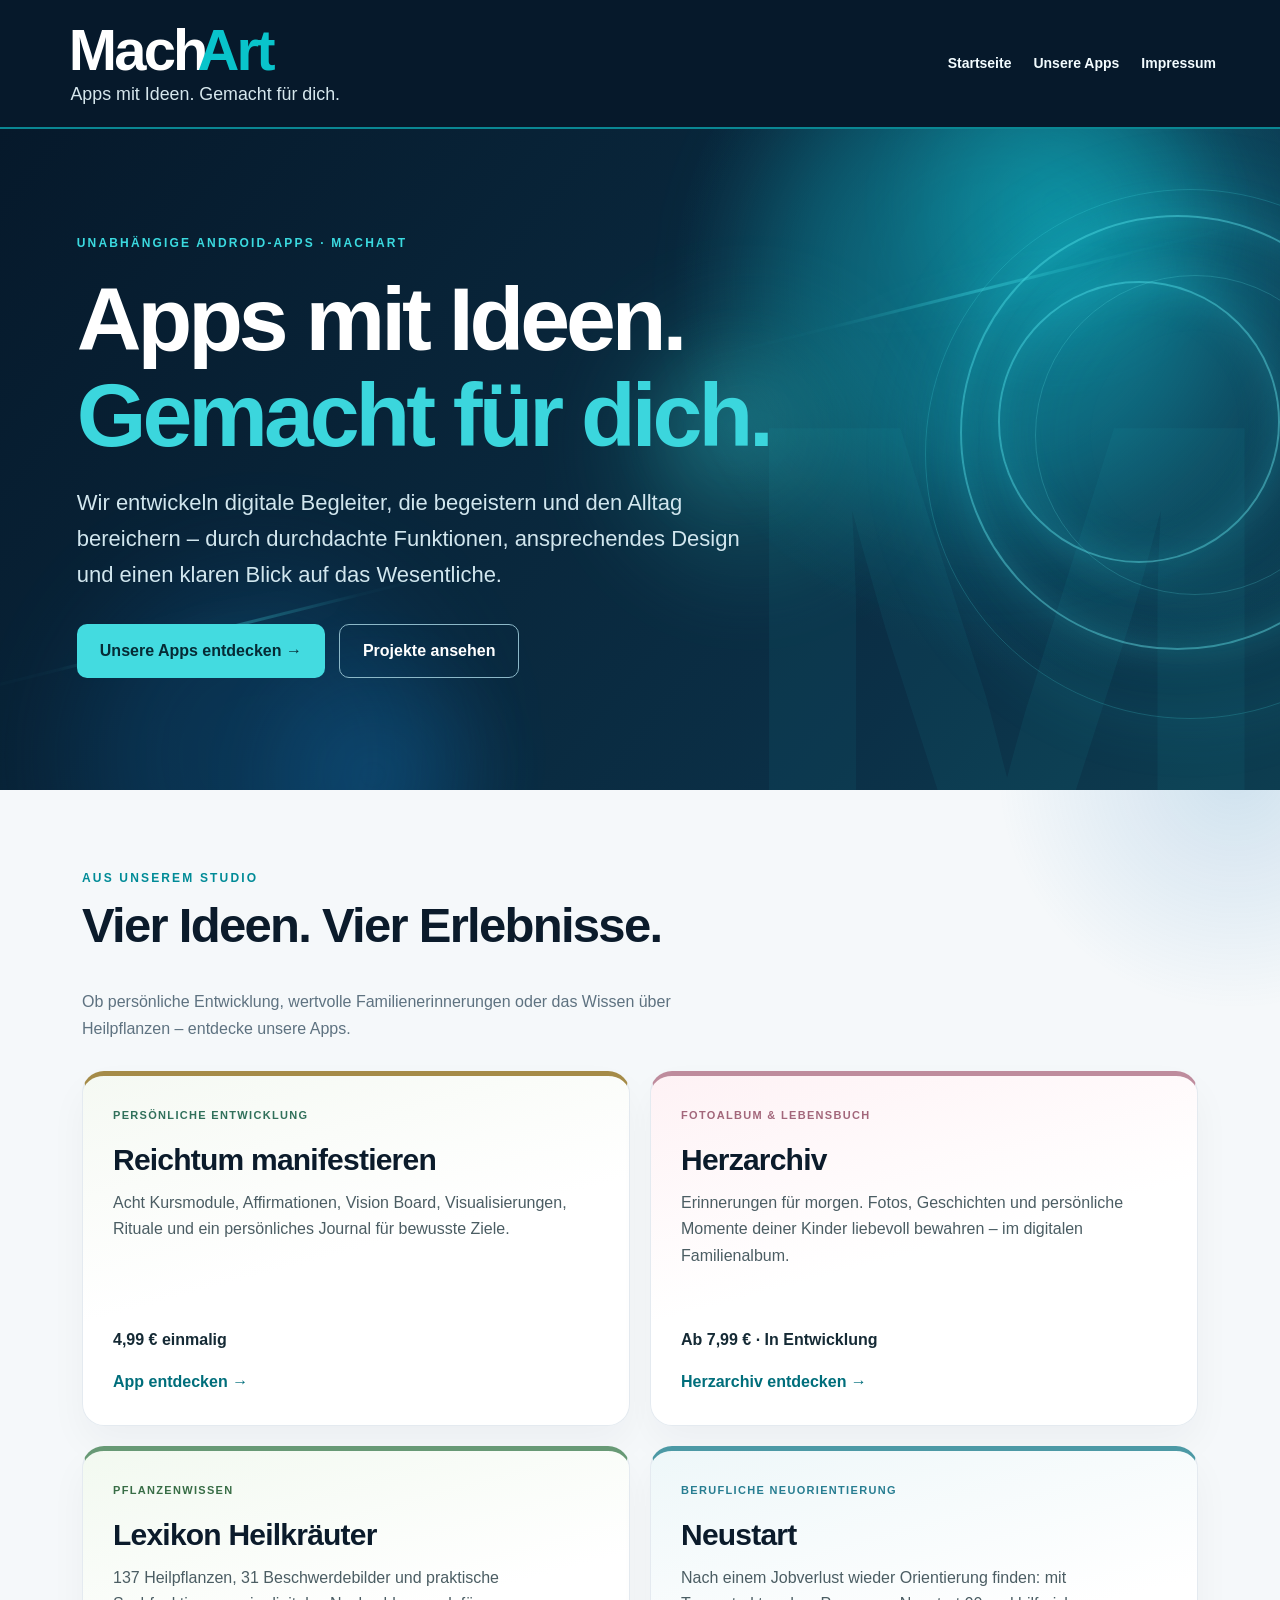
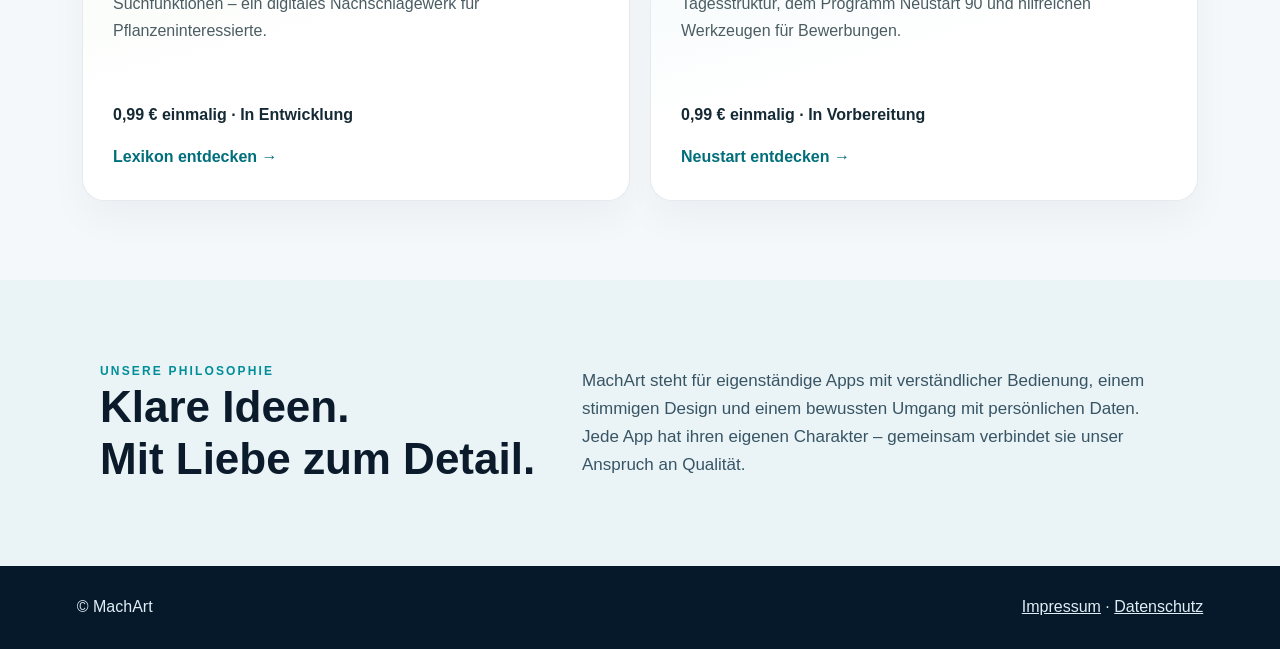
==== index.html @ a8fc943f "Neustart App mit Original Icon auf MachArt Website ergaenzen" ====
<!doctype html>
<html lang="de">
<head><meta charset="utf-8"><meta name="viewport" content="width=device-width, initial-scale=1">
<meta name="description" content="MachArt entwickelt eigenständige Android-Apps: Reichtum manifestieren, Herzarchiv und Lexikon Heilkräuter. Apps mit Ideen. Gemacht für dich.">
<title>MachArt – Apps mit Ideen. Gemacht für dich.</title>
<style>
:root{--navy:#06192b;--turquoise:#09c4cb;--ink:#0b1b2b;--muted:#5e7280}
*{box-sizing:border-box}body{margin:0;background:#f5f8fa;color:var(--ink);font-family:Segoe UI,Arial,sans-serif;line-height:1.65}a{color:inherit}
header{background:var(--navy);padding:16px max(5%,20px);display:flex;justify-content:space-between;align-items:center;gap:20px;flex-wrap:wrap;border-bottom:1px solid #124158}
.studio-brand{display:inline-flex;line-height:0}.studio-brand img{display:block;width:clamp(230px,25vw,308px);height:auto}
nav{display:flex;align-items:center;gap:22px;flex-wrap:wrap}nav a{color:#f3fcff;text-decoration:none;font-size:14px;font-weight:650}nav a:hover{text-decoration:underline}
.hero{background:radial-gradient(circle at 83% 24%,#126177 0%,transparent 33%),linear-gradient(130deg,#06192b,#0b3047 75%,#0d3d50);padding:105px max(6%,24px) 112px;color:white;position:relative;overflow:hidden}.hero-inner{max-width:1160px;margin:auto;position:relative;z-index:1}.eyebrow{color:#3bdae0;letter-spacing:.18em;font-weight:800;font-size:12px;text-transform:uppercase}.hero h1{font-size:clamp(48px,7vw,92px);line-height:1.07;letter-spacing:-.045em;margin:18px 0 21px;font-weight:780}.hero h1 span{color:#3bd6dd}.hero p{font-size:clamp(18px,2.4vw,22px);color:#d1e6ee;max-width:670px;margin:0 0 30px}.hero:after{content:'M';position:absolute;right:-10px;bottom:-210px;font-weight:900;font-size:min(64vw,680px);line-height:1;color:#20b5c0;opacity:.07;pointer-events:none}
.buttons{display:flex;flex-wrap:wrap;gap:14px}.btn{display:inline-flex;justify-content:center;align-items:center;border-radius:10px;padding:13px 23px;text-decoration:none;font-weight:800;transition:transform .15s}.btn:hover{transform:translateY(-2px)}.btn-primary{color:#062b35;background:#43dbe0}.btn-light{border:1px solid #8cb8c8;color:white}
.section{max-width:1160px;margin:auto;padding:79px 22px}.intro-row{display:flex;justify-content:space-between;align-items:end;gap:28px;margin-bottom:29px;flex-wrap:wrap}.section h2{font-size:clamp(32px,4.2vw,49px);letter-spacing:-.035em;line-height:1.15;margin:8px 0}.section-lead{color:var(--muted);max-width:610px;margin:0}
.apps{display:grid;grid-template-columns:repeat(2,minmax(0,1fr));gap:20px}.app{background:white;border:1px solid #e4eaf0;border-radius:22px;padding:30px;display:flex;flex-direction:column;min-height:355px;box-shadow:0 18px 38px #071e2b0a}.app .tag{font-size:11px;letter-spacing:.12em;font-weight:800;text-transform:uppercase}.app h3{font-size:clamp(24px,2.6vw,30px);line-height:1.2;letter-spacing:-.026em;margin:18px 0 12px}.app p{color:#4b5d63;margin:0 0 16px}.app .price{font-weight:800;margin-top:auto;padding-top:8px;margin-bottom:15px;color:#152a35}.app a{font-weight:800;text-decoration:none;color:#006e7b}.app a:hover{text-decoration:underline}.app.green{border-top:5px solid #a58b48;background:linear-gradient(165deg,#f5f9f3,#fff 50%)}.app.green .tag{color:#31705b}.app.rose{border-top:5px solid #be8c9d;background:linear-gradient(165deg,#fef2f5,#fff 50%)}.app.rose .tag{color:#a3677b}.app.herbs{border-top:5px solid #679975;background:linear-gradient(165deg,#f2f9f0,#fff 50%)}.app.herbs .tag{color:#386d46}.app.restart{border-top:5px solid #4c99a5;background:linear-gradient(165deg,#eef7f9,#fff 55%)}.app.restart .tag{color:#277d91}
.mission{background:#eaf3f5;padding:70px 24px}.mission-inner{max-width:1080px;margin:auto;display:grid;grid-template-columns:.85fr 1.15fr;gap:40px;align-items:center}.mission h2{font-size:clamp(30px,4vw,44px);line-height:1.17;margin:0}.mission p{font-size:17px;color:#385565}
footer{background:var(--navy);color:#e0edf5;padding:28px 6%;display:flex;justify-content:space-between;flex-wrap:wrap;gap:20px}footer a{color:inherit}
@media(max-width:850px){.apps{grid-template-columns:1fr}.app{min-height:0}.mission-inner{grid-template-columns:1fr;gap:10px}.hero{padding-top:74px;padding-bottom:83px}}
@media(max-width:550px){header{padding:14px 5%;gap:12px}.studio-brand img{width:min(70vw,255px)}nav{gap:12px}nav a{font-size:13px}.section{padding:58px 20px}}

/* Sanfte, rein dekorative Lichtanimation im Titelbereich */
.hero{isolation:isolate}
.hero-inner{z-index:2}
.hero-lights{position:absolute;inset:0;z-index:0;pointer-events:none;overflow:hidden}
.hero-lights .glow,.hero-lights .beam,.hero-lights .particle{position:absolute;display:block;pointer-events:none}
.hero-lights .glow{border-radius:50%;filter:blur(52px);opacity:.55;animation:studio-float 13s ease-in-out infinite alternate}
.hero-lights .glow-1{width:370px;height:370px;right:4%;top:-80px;background:rgba(12,199,205,.25)}
.hero-lights .glow-2{width:310px;height:310px;left:6%;bottom:-150px;background:rgba(26,154,192,.19);animation-delay:-4s}
.hero-lights .glow-3{width:200px;height:200px;left:48%;top:27%;background:rgba(96,211,227,.12);animation-delay:-8s}
.hero-lights .beam{height:2px;width:min(620px,70vw);background:linear-gradient(90deg,transparent,rgba(69,224,232,.05),rgba(69,224,232,.67),rgba(69,224,232,.05),transparent);filter:drop-shadow(0 0 11px #27c9d2);opacity:.35;transform:rotate(-14deg);animation:studio-drift 16s ease-in-out infinite alternate}
.hero-lights .beam-1{top:24%;right:-4%}
.hero-lights .beam-2{top:76%;left:-8%;animation-delay:-7s;animation-duration:19s}
.hero-lights .particle{width:5px;height:5px;border-radius:50%;background:#b4f5f7;box-shadow:0 0 13px #4be4e9;opacity:0;animation:studio-rise 13s linear infinite}
.hero-lights .particle-1{left:12%;bottom:8%;animation-delay:-1s;animation-duration:14s}
.hero-lights .particle-2{left:29%;bottom:15%;animation-delay:-5s;animation-duration:18s}
.hero-lights .particle-3{left:46%;bottom:5%;animation-delay:-8s;animation-duration:15s}
.hero-lights .particle-4{left:64%;bottom:12%;animation-delay:-3s;animation-duration:20s}
.hero-lights .particle-5{left:81%;bottom:9%;animation-delay:-11s;animation-duration:16s}
.hero-lights .particle-6{left:92%;bottom:21%;animation-delay:-6s;animation-duration:19s}
@keyframes studio-float{from{transform:translate3d(-16px,12px,0) scale(.96)}to{transform:translate3d(22px,-30px,0) scale(1.1)}}
@keyframes studio-drift{from{transform:translate3d(-45px,20px,0) rotate(-14deg);opacity:.16}to{transform:translate3d(110px,-35px,0) rotate(-14deg);opacity:.58}}
@keyframes studio-rise{0%{transform:translate3d(0,0,0) scale(.65);opacity:0}15%{opacity:.7}80%{opacity:.42}100%{transform:translate3d(36px,-300px,0) scale(1);opacity:0}}
@media(max-width:650px){.hero-lights .glow{filter:blur(35px)}.hero-lights .beam{opacity:.24}.hero-lights .particle{width:4px;height:4px}}
@media(prefers-reduced-motion:reduce){.hero-lights .glow,.hero-lights .beam,.hero-lights .particle{animation:none!important}.hero-lights .particle{opacity:.15}.btn{transition:none}}

/* Deutlichere, weiterhin ruhige Premium-Lichtwelt */
.hero-lights .glow-1{width:470px;height:470px;background:rgba(11,211,226,.32);filter:blur(58px);opacity:.7}
.hero-lights .glow-2{width:370px;height:370px;background:rgba(20,140,225,.23);filter:blur(58px);opacity:.65}
.hero-lights .glow-3{width:270px;height:270px;background:rgba(53,238,222,.20);filter:blur(44px);opacity:.6}
.hero-lights .beam{height:3px;filter:drop-shadow(0 0 16px #30dce5);opacity:.57}
.hero-lights .beam-1{right:-1%;animation-duration:12s}
.hero-lights .beam-2{animation-duration:14s}
.hero-lights .particle{width:6px;height:6px;box-shadow:0 0 15px 3px rgba(62,230,234,.55)}
.hero-lights .particle-7{left:20%;bottom:19%;animation-delay:-9s;animation-duration:17s}
.hero-lights .particle-8{left:54%;bottom:5%;animation-delay:-14s;animation-duration:15s}
.hero-lights .particle-9{left:75%;bottom:18%;animation-delay:-2s;animation-duration:19s}
.hero-lights .particle-10{left:96%;bottom:7%;animation-delay:-12s;animation-duration:14s}
.hero-lights .light-ring{position:absolute;display:block;right:-175px;top:9%;width:530px;height:530px;border:1px solid rgba(71,231,236,.22);border-radius:50%;box-shadow:0 0 70px rgba(41,220,235,.10),inset 0 0 70px rgba(41,220,235,.06);animation:studio-pulse 7s ease-in-out infinite}
.hero-lights .ring-2{right:-75px;top:22%;width:320px;height:320px;border-color:rgba(91,234,237,.23);animation-delay:-3s}
@keyframes studio-pulse{0%,100%{transform:scale(.97);opacity:.27}50%{transform:scale(1.07);opacity:.95}}
@media(max-width:700px){.hero-lights .light-ring{right:-320px}}
@media(prefers-reduced-motion:reduce){.hero-lights .light-ring{animation:none!important}}
</style><link rel="stylesheet" href="assets/kaiser-studio-effects.css"><link rel="stylesheet" href="assets/machart-interactions.css"></head>
<body>
<header><a class="studio-brand" href="index.html" aria-label="MachArt – Startseite"><img src="assets/machart-wortmarke.svg?v=2" alt="MachArt" width="308" height="75"></a><nav aria-label="Hauptnavigation"><a href="index.html">Startseite</a><a href="apps.html">Unsere Apps</a><a href="impressum.html">Impressum</a></nav></header>
<main><div class="hero"><div class="hero-lights" aria-hidden="true"><span class="glow glow-1"></span><span class="glow glow-2"></span><span class="glow glow-3"></span><span class="beam beam-1"></span><span class="beam beam-2"></span><span class="particle particle-1"></span><span class="particle particle-2"></span><span class="particle particle-3"></span><span class="particle particle-4"></span><span class="particle particle-5"></span><span class="particle particle-6"></span><span class="particle particle-7"></span><span class="particle particle-8"></span><span class="particle particle-9"></span><span class="particle particle-10"></span><span class="light-ring ring-1"></span><span class="light-ring ring-2"></span></div><div class="hero-inner"><div class="eyebrow">Unabhängige Android-Apps · MachArt</div><h1>Apps mit Ideen.<br><span>Gemacht für dich.</span></h1><p>Wir entwickeln digitale Begleiter, die begeistern und den Alltag bereichern – durch durchdachte Funktionen, ansprechendes Design und einen klaren Blick auf das Wesentliche.</p><div class="buttons"><a class="btn btn-primary" href="apps.html">Unsere Apps entdecken →</a><a class="btn btn-light" href="#projekte">Projekte ansehen</a></div></div></div>
<section id="projekte" class="section"><div class="intro-row"><div><div class="eyebrow" style="color:#008b97">Aus unserem Studio</div><h2>Vier Ideen. Vier Erlebnisse.</h2></div><p class="section-lead">Ob persönliche Entwicklung, wertvolle Familienerinnerungen oder das Wissen über Heilpflanzen – entdecke unsere Apps.</p></div>
<div class="apps">
<article class="app green"><div class="tag">Persönliche Entwicklung</div><h3>Reichtum manifestieren</h3><p>Acht Kursmodule, Affirmationen, Vision Board, Visualisierungen, Rituale und ein persönliches Journal für bewusste Ziele.</p><div class="price">4,99 € einmalig</div><a href="reichtum-manifestieren.html">App entdecken →</a></article>
<article class="app rose"><div class="tag">Fotoalbum & Lebensbuch</div><h3>Herzarchiv</h3><p>Erinnerungen für morgen. Fotos, Geschichten und persönliche Momente deiner Kinder liebevoll bewahren – im digitalen Familienalbum.</p><div class="price">Ab 7,99 € · In Entwicklung</div><a href="herzarchiv.html">Herzarchiv entdecken →</a></article>
<article class="app herbs"><div class="tag">Pflanzenwissen</div><h3>Lexikon Heilkräuter</h3><p>137 Heilpflanzen, 31 Beschwerdebilder und praktische Suchfunktionen – ein digitales Nachschlagewerk für Pflanzeninteressierte.</p><div class="price">0,99 € einmalig · In Entwicklung</div><a href="heilkraeuter.html">Lexikon entdecken →</a></article>
<article class="app restart"><div class="tag">Berufliche Neuorientierung</div><h3>Neustart</h3><p>Nach einem Jobverlust wieder Orientierung finden: mit Tagesstruktur, dem Programm Neustart 90 und hilfreichen Werkzeugen für Bewerbungen.</p><div class="price">0,99 € einmalig · In Vorbereitung</div><a href="neustart.html">Neustart entdecken →</a></article>
</div></section>
<section class="mission"><div class="mission-inner"><div><div class="eyebrow" style="color:#008e99">Unsere Philosophie</div><h2>Klare Ideen.<br>Mit Liebe zum Detail.</h2></div><p>MachArt steht für eigenständige Apps mit verständlicher Bedienung, einem stimmigen Design und einem bewussten Umgang mit persönlichen Daten. Jede App hat ihren eigenen Charakter – gemeinsam verbindet sie unser Anspruch an Qualität.</p></div></section>
</main>
<footer><span>© MachArt</span><span><a href="impressum.html">Impressum</a> · <a href="datenschutz.html">Datenschutz</a></span></footer>
<script defer src="assets/kaiser-studio-effects.js"></script><script defer src="assets/machart-interactions.js"></script></body></html>
---- assets/kaiser-studio-effects.css ----
/* Kaiser Studio – gemeinsame Animationen für bestehende und künftige Seiten.
   Neue HTML-Seiten: dieses Stylesheet und kaizer? Nein: kaiser-studio-effects.js einbinden. */
:root{--ks-cyan:rgba(15,202,211,.38);--ks-aqua:rgba(60,226,234,.27);--ks-blue:rgba(22,123,190,.26)}
body{position:relative;isolation:isolate}
body::before,body::after{content:"";position:fixed;pointer-events:none;z-index:-1;border-radius:50%;will-change:transform}
body::before{width:43vmax;height:43vmax;min-width:320px;min-height:320px;left:-19vmax;top:14vh;background:radial-gradient(circle,rgba(13,191,201,.12),transparent 68%);animation:ks-ambient-a 19s ease-in-out infinite alternate}
body::after{width:37vmax;height:37vmax;min-width:260px;min-height:260px;right:-15vmax;bottom:-12vh;background:radial-gradient(circle,rgba(43,147,196,.12),transparent 70%);animation:ks-ambient-b 23s ease-in-out infinite alternate}
header,main,footer{position:relative;z-index:1}
header{transition:box-shadow .45s ease}
header:hover{box-shadow:0 8px 33px rgba(7,103,130,.19)}
.studio-brand img{transition:filter .35s ease,transform .35s ease;transform-origin:left center}
.studio-brand:hover img{filter:drop-shadow(0 0 10px rgba(45,224,230,.46));transform:translateY(-1px)}
/* Die Lichtwelt wird im Hero als rein dekorative Ebene ergänzt. */
.ks-hero-atmosphere{position:absolute;inset:0;overflow:hidden;pointer-events:none;z-index:0;isolation:isolate}
.ks-hero-atmosphere .ks-orb{position:absolute;border-radius:50%;filter:blur(33px);background:radial-gradient(circle,var(--ks-cyan),transparent 67%);opacity:.72;animation:ks-orbit 12s ease-in-out infinite alternate}
.ks-hero-atmosphere .ks-orb:nth-child(1){width:370px;height:370px;top:-110px;right:3%}
.ks-hero-atmosphere .ks-orb:nth-child(2){width:310px;height:310px;bottom:-140px;left:17%;animation-delay:-6s;animation-duration:16s;background:radial-gradient(circle,var(--ks-blue),transparent 69%)}
.ks-hero-atmosphere .ks-orb:nth-child(3){width:200px;height:200px;top:30%;right:35%;animation-delay:-10s;background:radial-gradient(circle,var(--ks-aqua),transparent 71%)}
.ks-hero-atmosphere .ks-arc{position:absolute;width:clamp(190px,34vw,480px);aspect-ratio:1;border-radius:50%;border:1px solid rgba(120,232,240,.23);box-shadow:0 0 38px rgba(42,206,221,.12),inset 0 0 35px rgba(42,206,221,.09);right:-9%;top:13%;animation:ks-pulse 7s ease-in-out infinite}
.ks-hero-atmosphere .ks-arc:nth-of-type(5){width:clamp(120px,22vw,315px);right:0;top:23%;animation-delay:-3s}
.ks-hero-atmosphere .ks-spark{position:absolute;bottom:-10px;width:7px;height:7px;border-radius:50%;background:#c8fbff;box-shadow:0 0 18px 4px rgba(50,218,233,.52);opacity:0;animation:ks-rise 12s linear infinite}
.ks-hero-atmosphere .ks-spark:nth-last-child(1){left:17%;animation-delay:-2s}
.ks-hero-atmosphere .ks-spark:nth-last-child(2){left:42%;animation-delay:-8s;animation-duration:16s}
.ks-hero-atmosphere .ks-spark:nth-last-child(3){left:69%;animation-delay:-5s;animation-duration:14s}
.ks-hero-atmosphere .ks-spark:nth-last-child(4){left:89%;animation-delay:-11s;animation-duration:17s}
.hero,.top{isolation:isolate}
.hero > :not(.ks-hero-atmosphere):not(.hero-lights),.top > :not(.ks-hero-atmosphere){position:relative;z-index:1}
/* Individuelle Farbwelten der App-Unterseiten bleiben erhalten. */
body.ks-page-wealth{--ks-cyan:rgba(229,192,105,.31);--ks-aqua:rgba(118,201,145,.24);--ks-blue:rgba(197,157,75,.17)}
body.ks-page-heart{--ks-cyan:rgba(235,153,185,.30);--ks-aqua:rgba(192,168,236,.23);--ks-blue:rgba(225,178,206,.18)}
body.ks-page-herbs{--ks-cyan:rgba(116,183,122,.31);--ks-aqua:rgba(201,223,133,.21);--ks-blue:rgba(77,151,118,.16)}
/* Inhalte beim Scrollen leicht hervorheben – kein dauerhaftes Verstecken. */
.ks-reveal{transition:opacity .85s ease,transform .85s cubic-bezier(.2,.8,.25,1),filter .85s ease}
.ks-reveal.ks-pending{opacity:.45;transform:translateY(23px);filter:blur(2px)}
.ks-reveal.ks-visible{opacity:1;transform:translateY(0);filter:blur(0)}
/* Interaktive Flächen: leichte Bewegung, keine Layoutsprünge. */
.app,.card,.feature,.features>div,.btn,.button,.pill{transition:transform .28s ease,box-shadow .28s ease,filter .28s ease,border-color .28s ease}
@media(hover:hover) and (pointer:fine){.app:hover,.card:hover,.feature:hover,.features>div:hover{transform:translateY(-5px);box-shadow:0 20px 46px rgba(5,36,52,.13)}.btn:hover,.button:hover{transform:translateY(-3px);filter:brightness(1.06)}}
@keyframes ks-ambient-a{from{transform:translate3d(-4vw,-2vh,0) scale(.94)}to{transform:translate3d(12vw,9vh,0) scale(1.15)}}
@keyframes ks-ambient-b{from{transform:translate3d(5vw,3vh,0) scale(.95)}to{transform:translate3d(-12vw,-10vh,0) scale(1.12)}}
@keyframes ks-orbit{from{transform:translate3d(-30px,10px,0) scale(.91)}to{transform:translate3d(46px,-27px,0) scale(1.17)}}
@keyframes ks-pulse{0%,100%{transform:scale(.94);opacity:.24}50%{transform:scale(1.09);opacity:.87}}
@keyframes ks-rise{0%{transform:translate3d(0,0,0);opacity:0}17%{opacity:.7}80%{opacity:.35}100%{transform:translate3d(50px,-320px,0);opacity:0}}
/* Auf jeder Seite sichtbare aufsteigende Punkte, auch auf Mobilgeräten. */
.ks-global-particles{position:fixed;inset:0;overflow:hidden;pointer-events:none;z-index:0;isolation:isolate}
.ks-global-spark{position:absolute;bottom:-20px;display:block;width:7px;height:7px;border-radius:50%;background:#c8fbff;box-shadow:0 0 14px 3px rgba(39,188,204,.42);opacity:0;animation:ks-global-rise linear infinite}
.ks-global-spark:nth-child(1){left:5%;animation-duration:16s;animation-delay:-1s}
.ks-global-spark:nth-child(2){left:14%;animation-duration:20s;animation-delay:-11s}
.ks-global-spark:nth-child(3){left:24%;animation-duration:17s;animation-delay:-7s}
.ks-global-spark:nth-child(4){left:35%;animation-duration:22s;animation-delay:-17s}
.ks-global-spark:nth-child(5){left:47%;animation-duration:18s;animation-delay:-4s}
.ks-global-spark:nth-child(6){left:60%;animation-duration:21s;animation-delay:-14s}
.ks-global-spark:nth-child(7){left:72%;animation-duration:19s;animation-delay:-9s}
.ks-global-spark:nth-child(8){left:83%;animation-duration:23s;animation-delay:-19s}
.ks-global-spark:nth-child(9){left:93%;animation-duration:17s;animation-delay:-13s}
@keyframes ks-global-rise{0%{transform:translate3d(0,0,0) scale(.75);opacity:0}12%{opacity:.74}78%{opacity:.46}100%{transform:translate3d(30px,-110vh,0) scale(1.06);opacity:0}}
@media(max-width:700px){.ks-hero-atmosphere .ks-arc{right:-32%}.ks-hero-atmosphere .ks-orb{filter:blur(40px)}.ks-global-spark{width:7px;height:7px;box-shadow:0 0 14px 3px rgba(39,188,204,.42)}}
@media(prefers-reduced-motion:reduce){body::before,body::after,.ks-hero-atmosphere *,.ks-global-spark{animation:none!important}.ks-global-particles{display:none!important}.ks-reveal{opacity:1!important;filter:none!important;transform:none!important;transition:none!important}.app,.card,.feature,.btn,.button,.pill,.studio-brand img{transition:none!important}}

/* Kaiser Studio: sichtbarere Lichtwelt auf allen Seiten, Version 2 */
.ks-global-particles{z-index:20;pointer-events:none;overflow:hidden}
.ks-global-spark{width:9px;height:9px;background:#bcfbff;box-shadow:0 0 12px 3px rgba(32,188,224,.64),0 0 28px 7px rgba(64,205,229,.24);animation-duration:13s;animation-timing-function:linear}
.ks-global-spark:nth-child(3n){width:6px;height:6px;box-shadow:0 0 12px 3px rgba(27,171,216,.65)}
.ks-global-spark:nth-child(4n){width:11px;height:11px;box-shadow:0 0 20px 5px rgba(32,188,224,.53)}
.ks-global-spark:nth-child(10){left:10%;animation-duration:14s;animation-delay:-10s}
.ks-global-spark:nth-child(11){left:19%;animation-duration:17s;animation-delay:-3s}
.ks-global-spark:nth-child(12){left:31%;animation-duration:15s;animation-delay:-12s}
.ks-global-spark:nth-child(13){left:53%;animation-duration:19s;animation-delay:-7s}
.ks-global-spark:nth-child(14){left:67%;animation-duration:13s;animation-delay:-6s}
.ks-global-spark:nth-child(15){left:79%;animation-duration:18s;animation-delay:-15s}
.ks-global-spark:nth-child(16){left:97%;animation-duration:16s;animation-delay:-5s}
@keyframes ks-global-rise{0%{transform:translate3d(0,0,0) scale(.7);opacity:0}10%{opacity:.92}74%{opacity:.75}100%{transform:translate3d(65px,-115vh,0) scale(1.15);opacity:0}}
.ks-hero-atmosphere .ks-orb{opacity:.95;filter:blur(24px);animation-duration:9s}
.ks-hero-atmosphere .ks-arc{border-width:2px;border-color:rgba(120,235,242,.42);box-shadow:0 0 46px rgba(42,206,221,.22),inset 0 0 38px rgba(42,206,221,.13);animation-duration:5.5s}
.ks-hero-atmosphere .ks-spark{width:9px;height:9px;box-shadow:0 0 19px 5px rgba(50,218,233,.68);animation-duration:10s}
.ks-reveal.ks-pending{opacity:.65;transform:translateY(28px);filter:blur(1px)}
@media(max-width:700px){.ks-global-spark{width:8px;height:8px}.ks-global-spark:nth-child(4n){width:9px;height:9px}.ks-hero-atmosphere .ks-spark{width:8px;height:8px}}
@media(prefers-reduced-motion:reduce){.ks-global-particles{display:none!important}.ks-hero-atmosphere *{animation:none!important}}

/* Farbwelten: an die jeweilige App und ihren Hintergrund angepasst.
   Fuer neue Apps einfach ein eigenes body.ks-page-... Theme definieren. */
body{
  --ks-point:#bdfaff;
  --ks-point-glow:rgba(25,194,219,.68);
  --ks-point-halo:rgba(18,151,193,.28);
  --ks-ring:rgba(100,232,241,.48);
  --ks-ring-glow:rgba(51,209,227,.24);
  --ks-ambient-1:rgba(25,187,207,.22);
  --ks-ambient-2:rgba(37,125,190,.18);
}
body.ks-page-wealth{
  --ks-point:#ffdfa1;
  --ks-point-glow:rgba(236,185,66,.77);
  --ks-point-halo:rgba(207,145,35,.34);
  --ks-ring:rgba(243,206,121,.51);
  --ks-ring-glow:rgba(208,162,64,.24);
  --ks-ambient-1:rgba(191,156,65,.23);
  --ks-ambient-2:rgba(41,140,97,.21);
  --ks-cyan:rgba(245,196,93,.54);
  --ks-aqua:rgba(140,205,134,.34);
  --ks-blue:rgba(202,166,80,.38);
}
body.ks-page-heart{
  --ks-point:#ffd8f2;
  --ks-point-glow:rgba(233,133,196,.78);
  --ks-point-halo:rgba(182,141,221,.34);
  --ks-ring:rgba(237,167,212,.52);
  --ks-ring-glow:rgba(195,148,218,.25);
  --ks-ambient-1:rgba(227,155,192,.24);
  --ks-ambient-2:rgba(160,133,213,.19);
  --ks-cyan:rgba(239,159,203,.54);
  --ks-aqua:rgba(184,154,238,.37);
  --ks-blue:rgba(231,180,216,.32);
}
body.ks-page-herbs{
  --ks-point:#d0f7b2;
  --ks-point-glow:rgba(115,192,100,.77);
  --ks-point-halo:rgba(71,154,107,.3);
  --ks-ring:rgba(150,219,139,.55);
  --ks-ring-glow:rgba(107,184,116,.26);
  --ks-ambient-1:rgba(117,176,107,.23);
  --ks-ambient-2:rgba(85,155,113,.20);
  --ks-cyan:rgba(144,216,130,.51);
  --ks-aqua:rgba(189,220,118,.36);
  --ks-blue:rgba(80,165,123,.32);
}
body.ks-page-legal{
  --ks-point-glow:rgba(53,172,183,.40);
  --ks-point-halo:rgba(44,152,173,.15);
  --ks-ring:rgba(115,210,223,.24);
  --ks-ring-glow:rgba(47,164,184,.10);
  --ks-ambient-1:rgba(36,155,177,.12);
  --ks-ambient-2:rgba(39,123,179,.09);
}
body::before{background:radial-gradient(circle,var(--ks-ambient-1),transparent 69%)}
body::after{background:radial-gradient(circle,var(--ks-ambient-2),transparent 71%)}
.ks-global-spark,
.ks-global-spark:nth-child(3n),
.ks-global-spark:nth-child(4n){
  background:var(--ks-point);
  box-shadow:0 0 12px 3px var(--ks-point-glow),0 0 30px 7px var(--ks-point-halo);
}
.ks-hero-atmosphere .ks-arc{
  border-color:var(--ks-ring);
  box-shadow:0 0 46px var(--ks-ring-glow),inset 0 0 38px var(--ks-ring-glow);
}
.ks-hero-atmosphere .ks-spark{
  background:var(--ks-point);
  box-shadow:0 0 18px 5px var(--ks-point-glow);
}
/* Auf Produktseiten glimmen die Punkte langsamer als im zentralen Studio. */
body.ks-page-heart .ks-global-spark{animation-duration:21s}
body.ks-page-wealth .ks-global-spark{animation-duration:17s}
body.ks-page-herbs .ks-global-spark{animation-duration:19s}
body.ks-page-legal .ks-global-spark{opacity:.25;animation-duration:24s}
@media(prefers-reduced-motion:reduce){.ks-global-particles{display:none!important}}

/* Blasen nur im farbigen Titelbereich; kein globales Schweben über Text und Karten. */
.ks-global-particles{display:none!important}
.hero,.top{position:relative;overflow:hidden;isolation:isolate}
.ks-hero-atmosphere{position:absolute;inset:0;overflow:hidden;z-index:0;pointer-events:none}
.ks-hero-atmosphere .ks-spark{
  bottom:-16px;
  background:var(--ks-point);
  box-shadow:0 0 12px 3px var(--ks-point-glow),0 0 24px 6px var(--ks-point-halo);
  animation-name:ks-rise-in-hero;
  animation-timing-function:linear;
  animation-iteration-count:infinite;
  opacity:0;
}
@keyframes ks-rise-in-hero{
  0%{transform:translate3d(0,0,0) scale(.7);opacity:0}
  12%{opacity:.84}
  76%{opacity:.62}
  100%{transform:translate3d(28px,-520px,0) scale(1.13);opacity:0}
}
@media(max-width:700px){
  .ks-hero-atmosphere .ks-spark{box-shadow:0 0 11px 3px var(--ks-point-glow)}
}
@media(prefers-reduced-motion:reduce){
  .ks-hero-atmosphere .ks-spark{animation:none!important;opacity:0!important}
}

/* Ebene 0: Lichtblasen. Ebene 2: Texte, Buttons und App-Bilder. */
.hero,.top{isolation:isolate;position:relative}
.hero > .ks-hero-atmosphere,.top > .ks-hero-atmosphere{z-index:0!important}
.hero > .hero-lights{z-index:0!important}
.hero > .hero-inner,.hero > div:not(.ks-hero-atmosphere):not(.hero-lights),
.hero > section:not(.ks-hero-atmosphere),
.top > .top-inner,.top > div:not(.ks-hero-atmosphere){
  position:relative;
  z-index:2!important;
}
.hero .hero-icon,.hero .hero-img,.hero .pill,.hero h1,.hero p,.hero .lead{
  position:relative;
  z-index:2;
}
header{position:relative;z-index:5}
header .studio-brand,header .studio-brand img{position:relative;z-index:6}
---- assets/machart-interactions.css ----
/* Einheitliche MachArt-Wortmarke und App-Kartenanimationen */
:root{--machart-navy:#06192b;--machart-teal:#09c4cb}
header .studio-brand img,.studio-brand img{width:clamp(230px,25vw,308px);max-width:100%;height:auto}
header .studio-brand{line-height:0}
header{border-bottom:2px solid #0a8793!important}
header nav a:hover,header nav a:focus-visible{color:#66e3df!important}
.studio-brand:focus-visible{outline:2px solid #63e2db;outline-offset:5px;border-radius:3px}
@media(max-width:550px){header .studio-brand img,.studio-brand img{width:min(70vw,255px)}}

/* Nur Karten mit App-Angeboten oder Funktionsbeschreibungen, keine Bildergalerie */
.apps .app,main>.card,.cards>.card,.features>.feature,.featuregrid>.feature{
  --machart-x:50%;--machart-y:50%;
  position:relative;isolation:isolate;overflow:hidden;
  transition:transform .35s cubic-bezier(.2,.8,.2,1),box-shadow .35s ease,background .35s ease,border-color .35s ease,color .35s ease;
}
.apps .app::before,main>.card::before,.cards>.card::before,.features>.feature::before,.featuregrid>.feature::before{
  content:"";position:absolute;inset:-1px;z-index:0;pointer-events:none;
  background:radial-gradient(380px circle at var(--machart-x) var(--machart-y),rgba(61,223,224,.3),rgba(12,117,146,.13) 45%,transparent 78%);
  opacity:0;transition:opacity .35s ease;
}
.apps .app>* ,main>.card>* ,.cards>.card>* ,.features>.feature>* ,.featuregrid>.feature>*{position:relative;z-index:1}
.apps .app::after,main>.card::after,.cards>.card::after,.features>.feature::after,.featuregrid>.feature::after{
  content:"";position:absolute;inset:0;border-radius:inherit;z-index:2;pointer-events:none;
  border:1px solid transparent;box-shadow:inset 0 0 25px transparent;
  transition:border-color .35s ease,box-shadow .35s ease;
}
@media(hover:hover) and (pointer:fine){
  .apps .app:hover,main>.card:hover,.cards>.card:hover,.features>.feature:hover,.featuregrid>.feature:hover{
    transform:translateY(-8px);
    background:linear-gradient(150deg,#0b3048,#06192b 80%);
    border-color:#23cbd0;
    box-shadow:0 24px 50px rgba(2,28,46,.24),0 0 0 1px rgba(12,201,203,.2);
    color:#f3fbfc;
  }
  .apps .app:hover::before,main>.card:hover::before,.cards>.card:hover::before,.features>.feature:hover::before,.featuregrid>.feature:hover::before{opacity:1}
  .apps .app:hover::after,main>.card:hover::after,.cards>.card:hover::after,.features>.feature:hover::after,.featuregrid>.feature:hover::after{
    border-color:rgba(95,232,226,.5);box-shadow:inset 0 0 24px rgba(0,212,214,.08)
  }
  .apps .app:hover :is(h2,h3,p,b,.price,.status,.number,.tag,.meta),
  main>.card:hover :is(h2,h3,p,b,.price,.status,.number),
  .cards>.card:hover :is(h2,h3,p,b,.price,.number),
  .features>.feature:hover :is(h2,h3,p,b),
  .featuregrid>.feature:hover :is(h2,h3,p,b){color:#effbfc}
  .apps .app:hover :is(a,.tag),main>.card:hover .meta,
  .cards>.card:hover .number,.features>.feature:hover b,.featuregrid>.feature:hover b{color:#68e7e2}
  main>.card:hover .button{background:#0cc8cd;color:#062330}
  .apps .app:hover a{transform:translateX(3px)}
}
.apps .app a{width:fit-content;transition:color .25s ease,transform .25s ease}
.apps .app:focus-within,main>.card:focus-within,.cards>.card:focus-within,.features>.feature:focus-within,.featuregrid>.feature:focus-within{
  outline:2px solid #0bbdc2;outline-offset:3px
}
@media(hover:none){.apps .app:active,main>.card:active,.cards>.card:active,.features>.feature:active,.featuregrid>.feature:active{border-color:#10bdc5}}
@media(prefers-reduced-motion:reduce){
  .apps .app,main>.card,.cards>.card,.features>.feature,.featuregrid>.feature,
  .apps .app::before,main>.card::before,.cards>.card::before,.features>.feature::before,.featuregrid>.feature::before,
  .apps .app::after,main>.card::after,.cards>.card::after,.features>.feature::after,.featuregrid>.feature::after{transition:none!important}
  .apps .app:hover,main>.card:hover,.cards>.card:hover,.features>.feature:hover,.featuregrid>.feature:hover{transform:none!important}
}
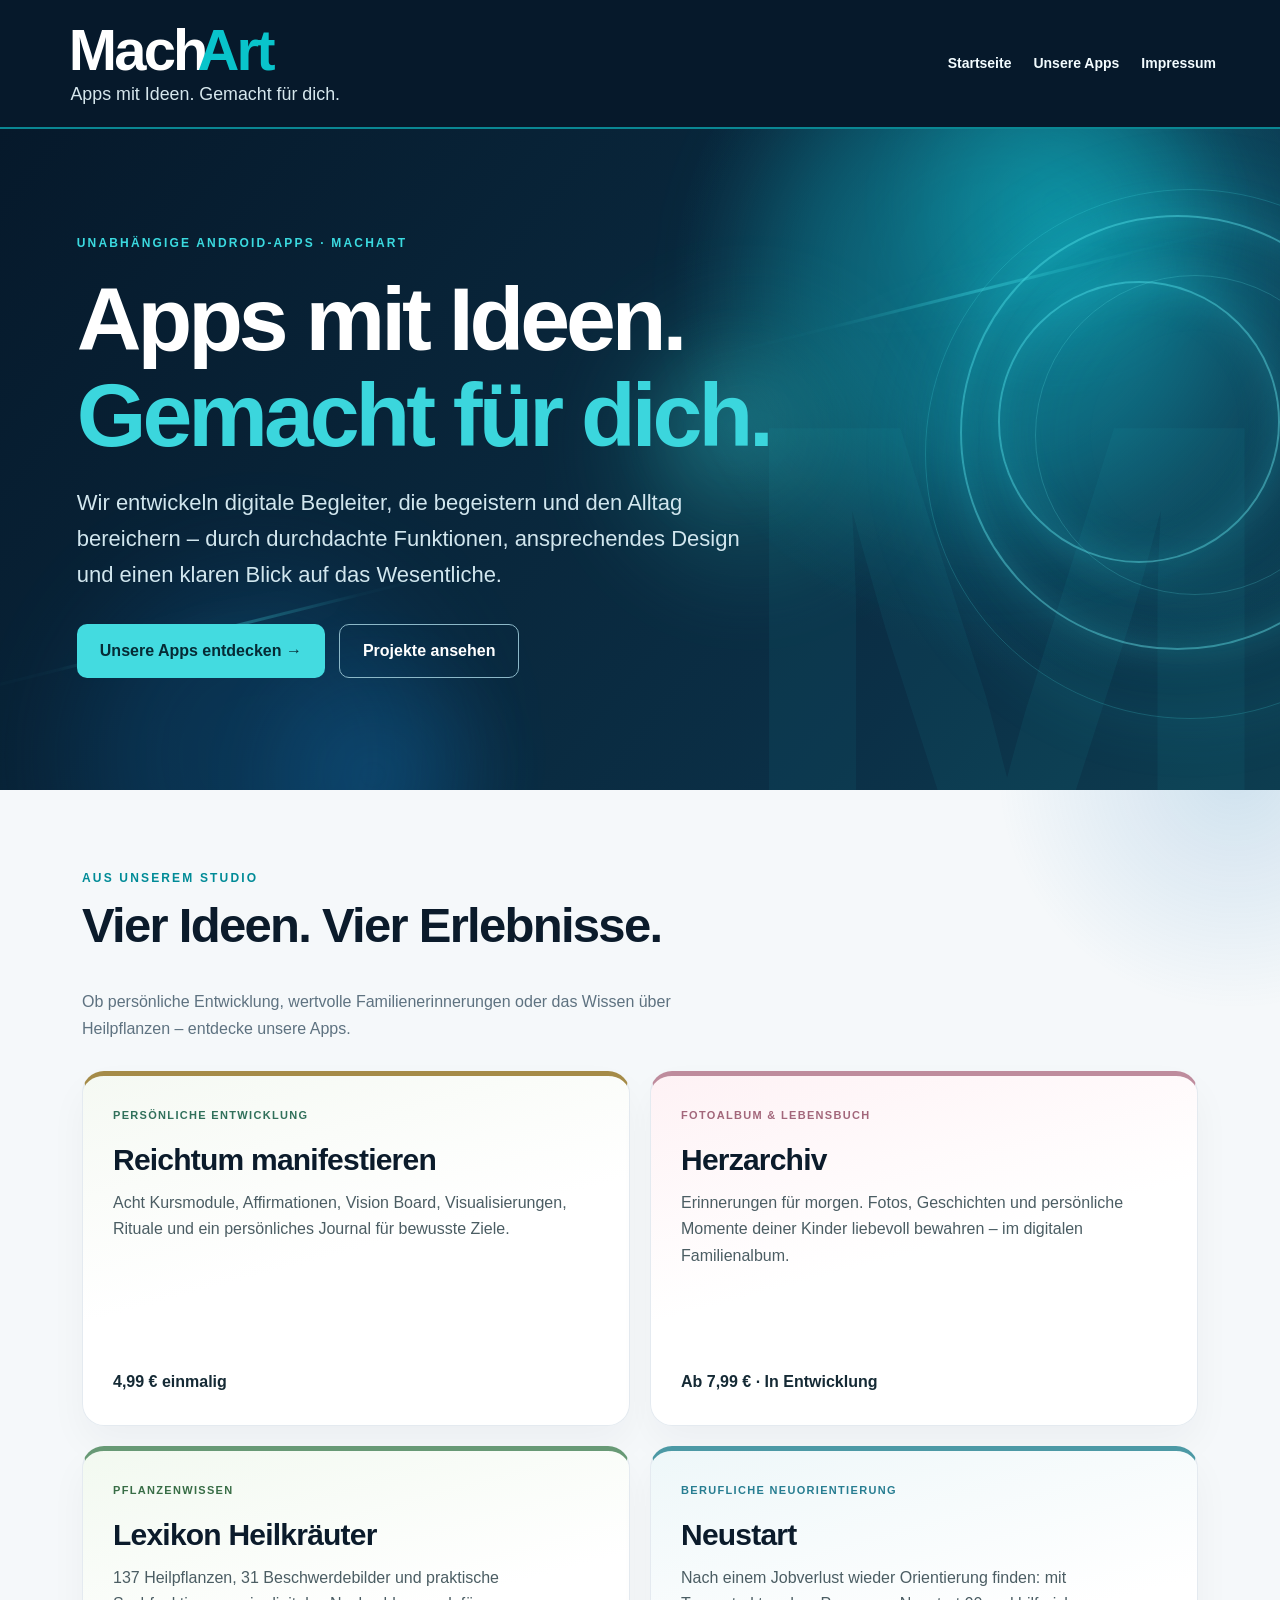
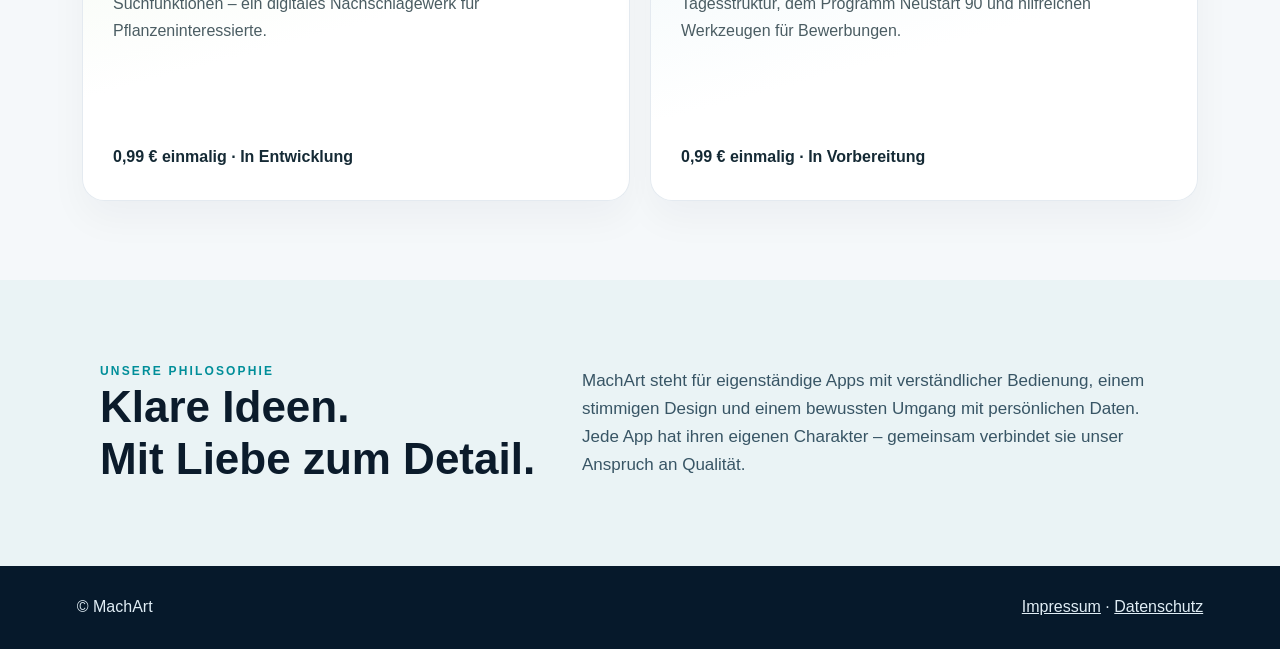
==== commit 986b9e94: "Ganze App Karten auf der Startseite anklickbar machen" ====
--- a/index.html
+++ b/index.html
@@ -12,7 +12,7 @@
 .hero{background:radial-gradient(circle at 83% 24%,#126177 0%,transparent 33%),linear-gradient(130deg,#06192b,#0b3047 75%,#0d3d50);padding:105px max(6%,24px) 112px;color:white;position:relative;overflow:hidden}.hero-inner{max-width:1160px;margin:auto;position:relative;z-index:1}.eyebrow{color:#3bdae0;letter-spacing:.18em;font-weight:800;font-size:12px;text-transform:uppercase}.hero h1{font-size:clamp(48px,7vw,92px);line-height:1.07;letter-spacing:-.045em;margin:18px 0 21px;font-weight:780}.hero h1 span{color:#3bd6dd}.hero p{font-size:clamp(18px,2.4vw,22px);color:#d1e6ee;max-width:670px;margin:0 0 30px}.hero:after{content:'M';position:absolute;right:-10px;bottom:-210px;font-weight:900;font-size:min(64vw,680px);line-height:1;color:#20b5c0;opacity:.07;pointer-events:none}
 .buttons{display:flex;flex-wrap:wrap;gap:14px}.btn{display:inline-flex;justify-content:center;align-items:center;border-radius:10px;padding:13px 23px;text-decoration:none;font-weight:800;transition:transform .15s}.btn:hover{transform:translateY(-2px)}.btn-primary{color:#062b35;background:#43dbe0}.btn-light{border:1px solid #8cb8c8;color:white}
 .section{max-width:1160px;margin:auto;padding:79px 22px}.intro-row{display:flex;justify-content:space-between;align-items:end;gap:28px;margin-bottom:29px;flex-wrap:wrap}.section h2{font-size:clamp(32px,4.2vw,49px);letter-spacing:-.035em;line-height:1.15;margin:8px 0}.section-lead{color:var(--muted);max-width:610px;margin:0}
-.apps{display:grid;grid-template-columns:repeat(2,minmax(0,1fr));gap:20px}.app{background:white;border:1px solid #e4eaf0;border-radius:22px;padding:30px;display:flex;flex-direction:column;min-height:355px;box-shadow:0 18px 38px #071e2b0a}.app .tag{font-size:11px;letter-spacing:.12em;font-weight:800;text-transform:uppercase}.app h3{font-size:clamp(24px,2.6vw,30px);line-height:1.2;letter-spacing:-.026em;margin:18px 0 12px}.app p{color:#4b5d63;margin:0 0 16px}.app .price{font-weight:800;margin-top:auto;padding-top:8px;margin-bottom:15px;color:#152a35}.app a{font-weight:800;text-decoration:none;color:#006e7b}.app a:hover{text-decoration:underline}.app.green{border-top:5px solid #a58b48;background:linear-gradient(165deg,#f5f9f3,#fff 50%)}.app.green .tag{color:#31705b}.app.rose{border-top:5px solid #be8c9d;background:linear-gradient(165deg,#fef2f5,#fff 50%)}.app.rose .tag{color:#a3677b}.app.herbs{border-top:5px solid #679975;background:linear-gradient(165deg,#f2f9f0,#fff 50%)}.app.herbs .tag{color:#386d46}.app.restart{border-top:5px solid #4c99a5;background:linear-gradient(165deg,#eef7f9,#fff 55%)}.app.restart .tag{color:#277d91}
+.apps{display:grid;grid-template-columns:repeat(2,minmax(0,1fr));gap:20px}.app{background:white;border:1px solid #e4eaf0;border-radius:22px;padding:30px;display:flex;flex-direction:column;min-height:355px;box-shadow:0 18px 38px #071e2b0a}.app .tag{font-size:11px;letter-spacing:.12em;font-weight:800;text-transform:uppercase}.app h3{font-size:clamp(24px,2.6vw,30px);line-height:1.2;letter-spacing:-.026em;margin:18px 0 12px}.app p{color:#4b5d63;margin:0 0 16px}.app .price{font-weight:800;margin-top:auto;padding-top:8px;margin-bottom:15px;color:#152a35}.apps>a.app{text-decoration:none;color:var(--ink);cursor:pointer}.apps>a.app:focus-visible{outline:3px solid #09c4cb;outline-offset:5px}.apps>a.app .price{margin-bottom:0}.app.green{border-top:5px solid #a58b48;background:linear-gradient(165deg,#f5f9f3,#fff 50%)}.app.green .tag{color:#31705b}.app.rose{border-top:5px solid #be8c9d;background:linear-gradient(165deg,#fef2f5,#fff 50%)}.app.rose .tag{color:#a3677b}.app.herbs{border-top:5px solid #679975;background:linear-gradient(165deg,#f2f9f0,#fff 50%)}.app.herbs .tag{color:#386d46}.app.restart{border-top:5px solid #4c99a5;background:linear-gradient(165deg,#eef7f9,#fff 55%)}.app.restart .tag{color:#277d91}
 .mission{background:#eaf3f5;padding:70px 24px}.mission-inner{max-width:1080px;margin:auto;display:grid;grid-template-columns:.85fr 1.15fr;gap:40px;align-items:center}.mission h2{font-size:clamp(30px,4vw,44px);line-height:1.17;margin:0}.mission p{font-size:17px;color:#385565}
 footer{background:var(--navy);color:#e0edf5;padding:28px 6%;display:flex;justify-content:space-between;flex-wrap:wrap;gap:20px}footer a{color:inherit}
 @media(max-width:850px){.apps{grid-template-columns:1fr}.app{min-height:0}.mission-inner{grid-template-columns:1fr;gap:10px}.hero{padding-top:74px;padding-bottom:83px}}
@@ -66,10 +66,10 @@
 <main><div class="hero"><div class="hero-lights" aria-hidden="true"><span class="glow glow-1"></span><span class="glow glow-2"></span><span class="glow glow-3"></span><span class="beam beam-1"></span><span class="beam beam-2"></span><span class="particle particle-1"></span><span class="particle particle-2"></span><span class="particle particle-3"></span><span class="particle particle-4"></span><span class="particle particle-5"></span><span class="particle particle-6"></span><span class="particle particle-7"></span><span class="particle particle-8"></span><span class="particle particle-9"></span><span class="particle particle-10"></span><span class="light-ring ring-1"></span><span class="light-ring ring-2"></span></div><div class="hero-inner"><div class="eyebrow">Unabhängige Android-Apps · MachArt</div><h1>Apps mit Ideen.<br><span>Gemacht für dich.</span></h1><p>Wir entwickeln digitale Begleiter, die begeistern und den Alltag bereichern – durch durchdachte Funktionen, ansprechendes Design und einen klaren Blick auf das Wesentliche.</p><div class="buttons"><a class="btn btn-primary" href="apps.html">Unsere Apps entdecken →</a><a class="btn btn-light" href="#projekte">Projekte ansehen</a></div></div></div>
 <section id="projekte" class="section"><div class="intro-row"><div><div class="eyebrow" style="color:#008b97">Aus unserem Studio</div><h2>Vier Ideen. Vier Erlebnisse.</h2></div><p class="section-lead">Ob persönliche Entwicklung, wertvolle Familienerinnerungen oder das Wissen über Heilpflanzen – entdecke unsere Apps.</p></div>
 <div class="apps">
-<article class="app green"><div class="tag">Persönliche Entwicklung</div><h3>Reichtum manifestieren</h3><p>Acht Kursmodule, Affirmationen, Vision Board, Visualisierungen, Rituale und ein persönliches Journal für bewusste Ziele.</p><div class="price">4,99 € einmalig</div><a href="reichtum-manifestieren.html">App entdecken →</a></article>
-<article class="app rose"><div class="tag">Fotoalbum & Lebensbuch</div><h3>Herzarchiv</h3><p>Erinnerungen für morgen. Fotos, Geschichten und persönliche Momente deiner Kinder liebevoll bewahren – im digitalen Familienalbum.</p><div class="price">Ab 7,99 € · In Entwicklung</div><a href="herzarchiv.html">Herzarchiv entdecken →</a></article>
-<article class="app herbs"><div class="tag">Pflanzenwissen</div><h3>Lexikon Heilkräuter</h3><p>137 Heilpflanzen, 31 Beschwerdebilder und praktische Suchfunktionen – ein digitales Nachschlagewerk für Pflanzeninteressierte.</p><div class="price">0,99 € einmalig · In Entwicklung</div><a href="heilkraeuter.html">Lexikon entdecken →</a></article>
-<article class="app restart"><div class="tag">Berufliche Neuorientierung</div><h3>Neustart</h3><p>Nach einem Jobverlust wieder Orientierung finden: mit Tagesstruktur, dem Programm Neustart 90 und hilfreichen Werkzeugen für Bewerbungen.</p><div class="price">0,99 € einmalig · In Vorbereitung</div><a href="neustart.html">Neustart entdecken →</a></article>
+<a class="app green" href="reichtum-manifestieren.html"><div class="tag">Persönliche Entwicklung</div><h3>Reichtum manifestieren</h3><p>Acht Kursmodule, Affirmationen, Vision Board, Visualisierungen, Rituale und ein persönliches Journal für bewusste Ziele.</p><div class="price">4,99 € einmalig</div></a>
+<a class="app rose" href="herzarchiv.html"><div class="tag">Fotoalbum & Lebensbuch</div><h3>Herzarchiv</h3><p>Erinnerungen für morgen. Fotos, Geschichten und persönliche Momente deiner Kinder liebevoll bewahren – im digitalen Familienalbum.</p><div class="price">Ab 7,99 € · In Entwicklung</div></a>
+<a class="app herbs" href="heilkraeuter.html"><div class="tag">Pflanzenwissen</div><h3>Lexikon Heilkräuter</h3><p>137 Heilpflanzen, 31 Beschwerdebilder und praktische Suchfunktionen – ein digitales Nachschlagewerk für Pflanzeninteressierte.</p><div class="price">0,99 € einmalig · In Entwicklung</div></a>
+<a class="app restart" href="neustart.html"><div class="tag">Berufliche Neuorientierung</div><h3>Neustart</h3><p>Nach einem Jobverlust wieder Orientierung finden: mit Tagesstruktur, dem Programm Neustart 90 und hilfreichen Werkzeugen für Bewerbungen.</p><div class="price">0,99 € einmalig · In Vorbereitung</div></a>
 </div></section>
 <section class="mission"><div class="mission-inner"><div><div class="eyebrow" style="color:#008e99">Unsere Philosophie</div><h2>Klare Ideen.<br>Mit Liebe zum Detail.</h2></div><p>MachArt steht für eigenständige Apps mit verständlicher Bedienung, einem stimmigen Design und einem bewussten Umgang mit persönlichen Daten. Jede App hat ihren eigenen Charakter – gemeinsam verbindet sie unser Anspruch an Qualität.</p></div></section>
 </main>
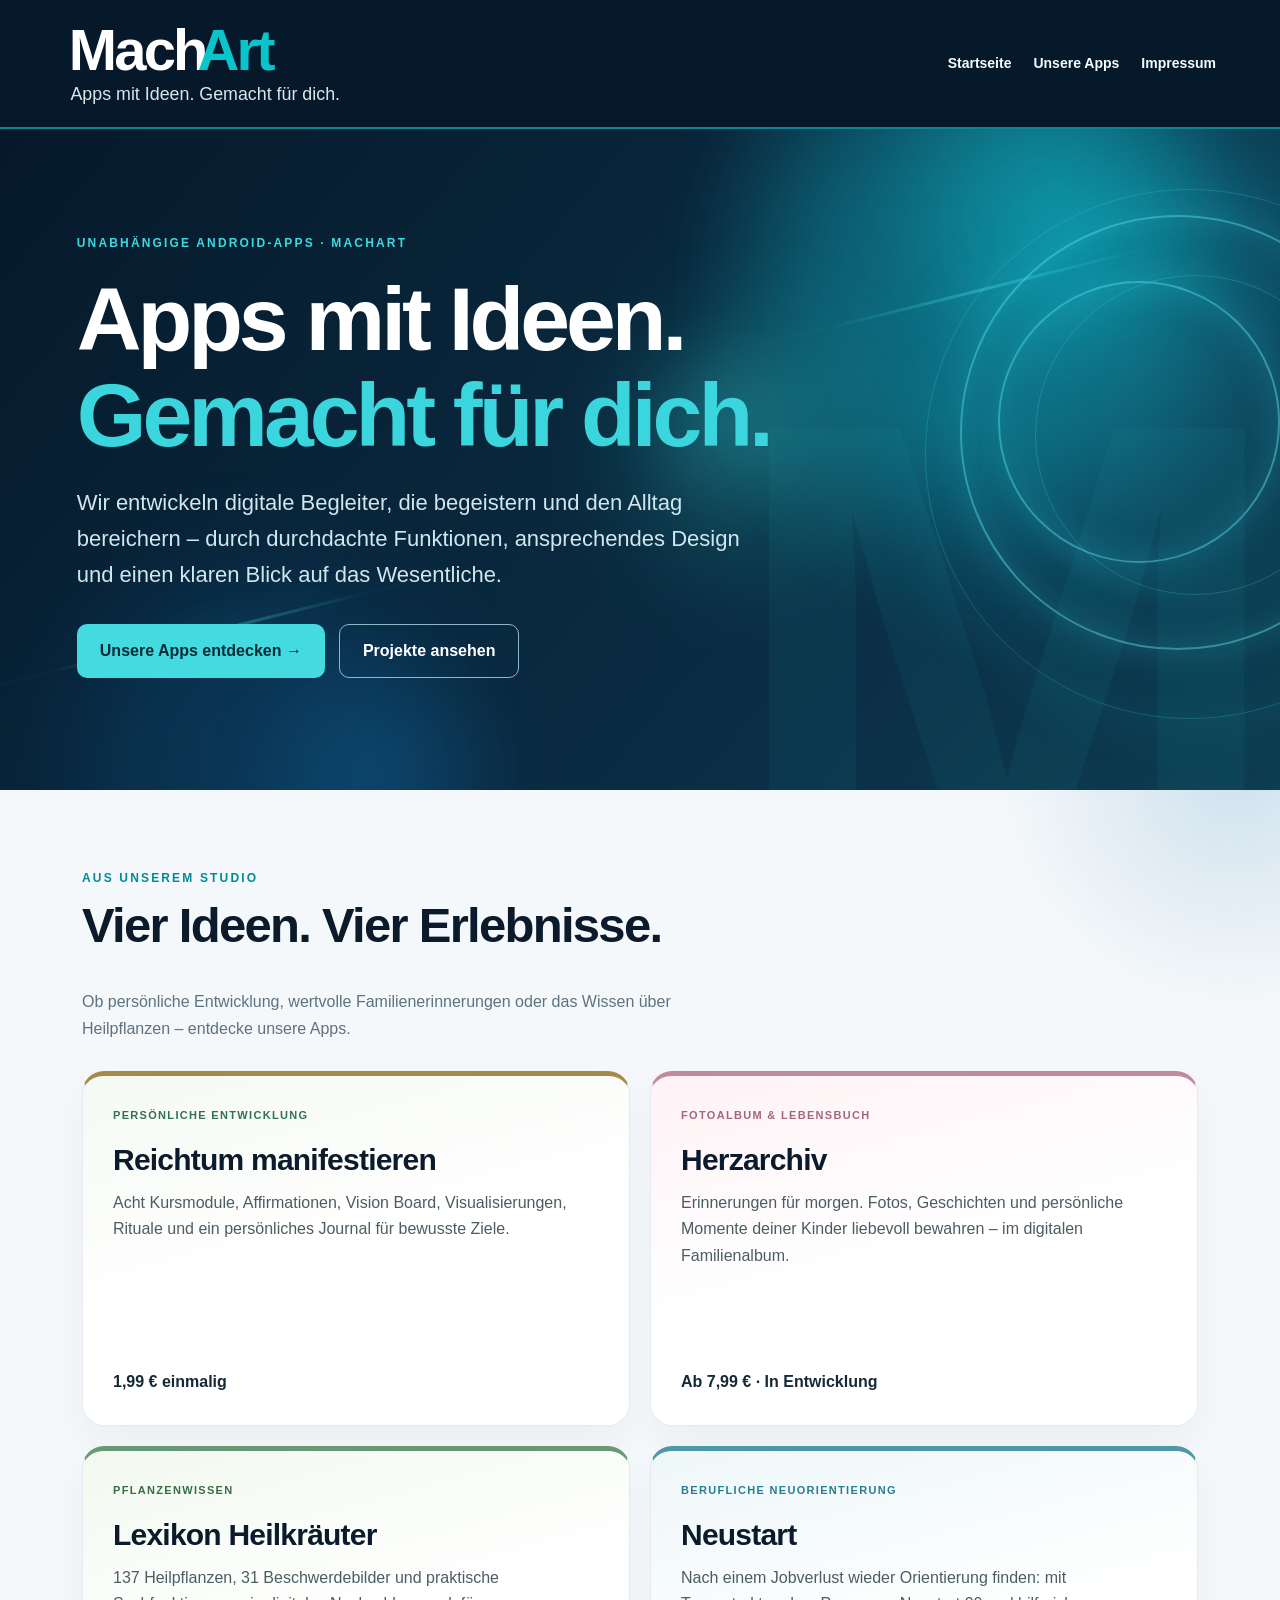
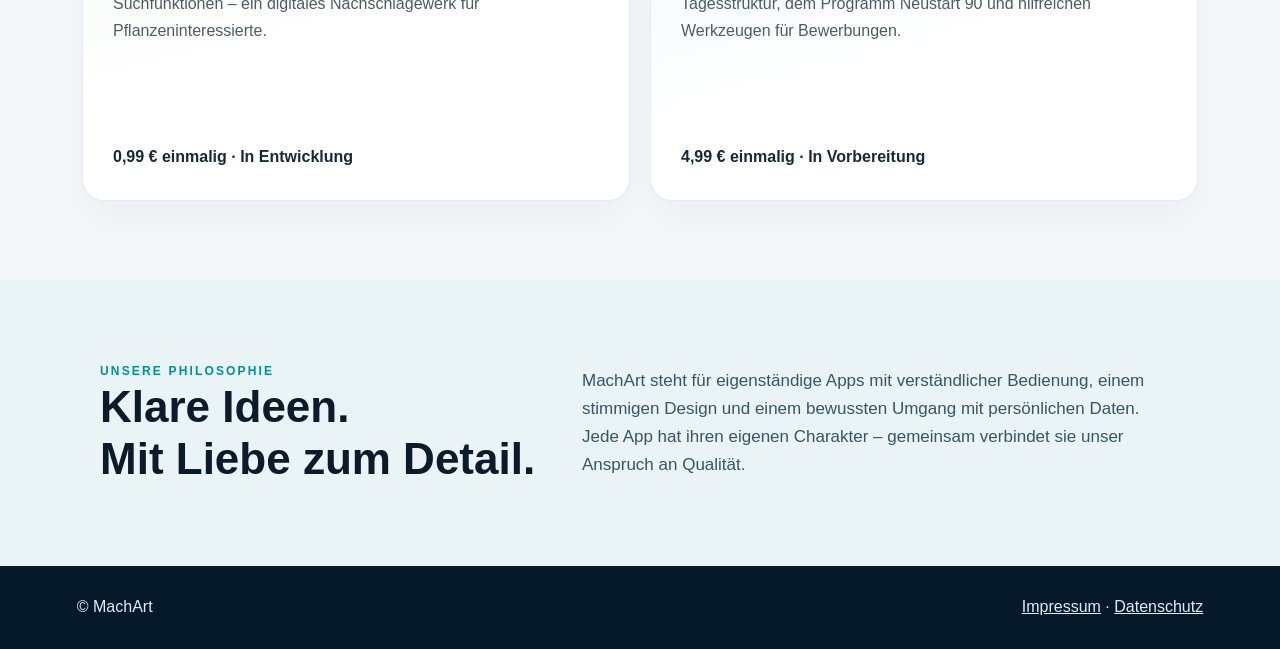
==== commit b645d306: "Preise Reichtum auf 1,99 Euro und Neustart auf 4,99 Euro aktualisieren" ====
--- a/index.html
+++ b/index.html
@@ -66,10 +66,10 @@
 <main><div class="hero"><div class="hero-lights" aria-hidden="true"><span class="glow glow-1"></span><span class="glow glow-2"></span><span class="glow glow-3"></span><span class="beam beam-1"></span><span class="beam beam-2"></span><span class="particle particle-1"></span><span class="particle particle-2"></span><span class="particle particle-3"></span><span class="particle particle-4"></span><span class="particle particle-5"></span><span class="particle particle-6"></span><span class="particle particle-7"></span><span class="particle particle-8"></span><span class="particle particle-9"></span><span class="particle particle-10"></span><span class="light-ring ring-1"></span><span class="light-ring ring-2"></span></div><div class="hero-inner"><div class="eyebrow">Unabhängige Android-Apps · MachArt</div><h1>Apps mit Ideen.<br><span>Gemacht für dich.</span></h1><p>Wir entwickeln digitale Begleiter, die begeistern und den Alltag bereichern – durch durchdachte Funktionen, ansprechendes Design und einen klaren Blick auf das Wesentliche.</p><div class="buttons"><a class="btn btn-primary" href="apps.html">Unsere Apps entdecken →</a><a class="btn btn-light" href="#projekte">Projekte ansehen</a></div></div></div>
 <section id="projekte" class="section"><div class="intro-row"><div><div class="eyebrow" style="color:#008b97">Aus unserem Studio</div><h2>Vier Ideen. Vier Erlebnisse.</h2></div><p class="section-lead">Ob persönliche Entwicklung, wertvolle Familienerinnerungen oder das Wissen über Heilpflanzen – entdecke unsere Apps.</p></div>
 <div class="apps">
-<a class="app green" href="reichtum-manifestieren.html"><div class="tag">Persönliche Entwicklung</div><h3>Reichtum manifestieren</h3><p>Acht Kursmodule, Affirmationen, Vision Board, Visualisierungen, Rituale und ein persönliches Journal für bewusste Ziele.</p><div class="price">4,99 € einmalig</div></a>
+<a class="app green" href="reichtum-manifestieren.html"><div class="tag">Persönliche Entwicklung</div><h3>Reichtum manifestieren</h3><p>Acht Kursmodule, Affirmationen, Vision Board, Visualisierungen, Rituale und ein persönliches Journal für bewusste Ziele.</p><div class="price">1,99 € einmalig</div></a>
 <a class="app rose" href="herzarchiv.html"><div class="tag">Fotoalbum & Lebensbuch</div><h3>Herzarchiv</h3><p>Erinnerungen für morgen. Fotos, Geschichten und persönliche Momente deiner Kinder liebevoll bewahren – im digitalen Familienalbum.</p><div class="price">Ab 7,99 € · In Entwicklung</div></a>
 <a class="app herbs" href="heilkraeuter.html"><div class="tag">Pflanzenwissen</div><h3>Lexikon Heilkräuter</h3><p>137 Heilpflanzen, 31 Beschwerdebilder und praktische Suchfunktionen – ein digitales Nachschlagewerk für Pflanzeninteressierte.</p><div class="price">0,99 € einmalig · In Entwicklung</div></a>
-<a class="app restart" href="neustart.html"><div class="tag">Berufliche Neuorientierung</div><h3>Neustart</h3><p>Nach einem Jobverlust wieder Orientierung finden: mit Tagesstruktur, dem Programm Neustart 90 und hilfreichen Werkzeugen für Bewerbungen.</p><div class="price">0,99 € einmalig · In Vorbereitung</div></a>
+<a class="app restart" href="neustart.html"><div class="tag">Berufliche Neuorientierung</div><h3>Neustart</h3><p>Nach einem Jobverlust wieder Orientierung finden: mit Tagesstruktur, dem Programm Neustart 90 und hilfreichen Werkzeugen für Bewerbungen.</p><div class="price">4,99 € einmalig · In Vorbereitung</div></a>
 </div></section>
 <section class="mission"><div class="mission-inner"><div><div class="eyebrow" style="color:#008e99">Unsere Philosophie</div><h2>Klare Ideen.<br>Mit Liebe zum Detail.</h2></div><p>MachArt steht für eigenständige Apps mit verständlicher Bedienung, einem stimmigen Design und einem bewussten Umgang mit persönlichen Daten. Jede App hat ihren eigenen Charakter – gemeinsam verbindet sie unser Anspruch an Qualität.</p></div></section>
 </main>
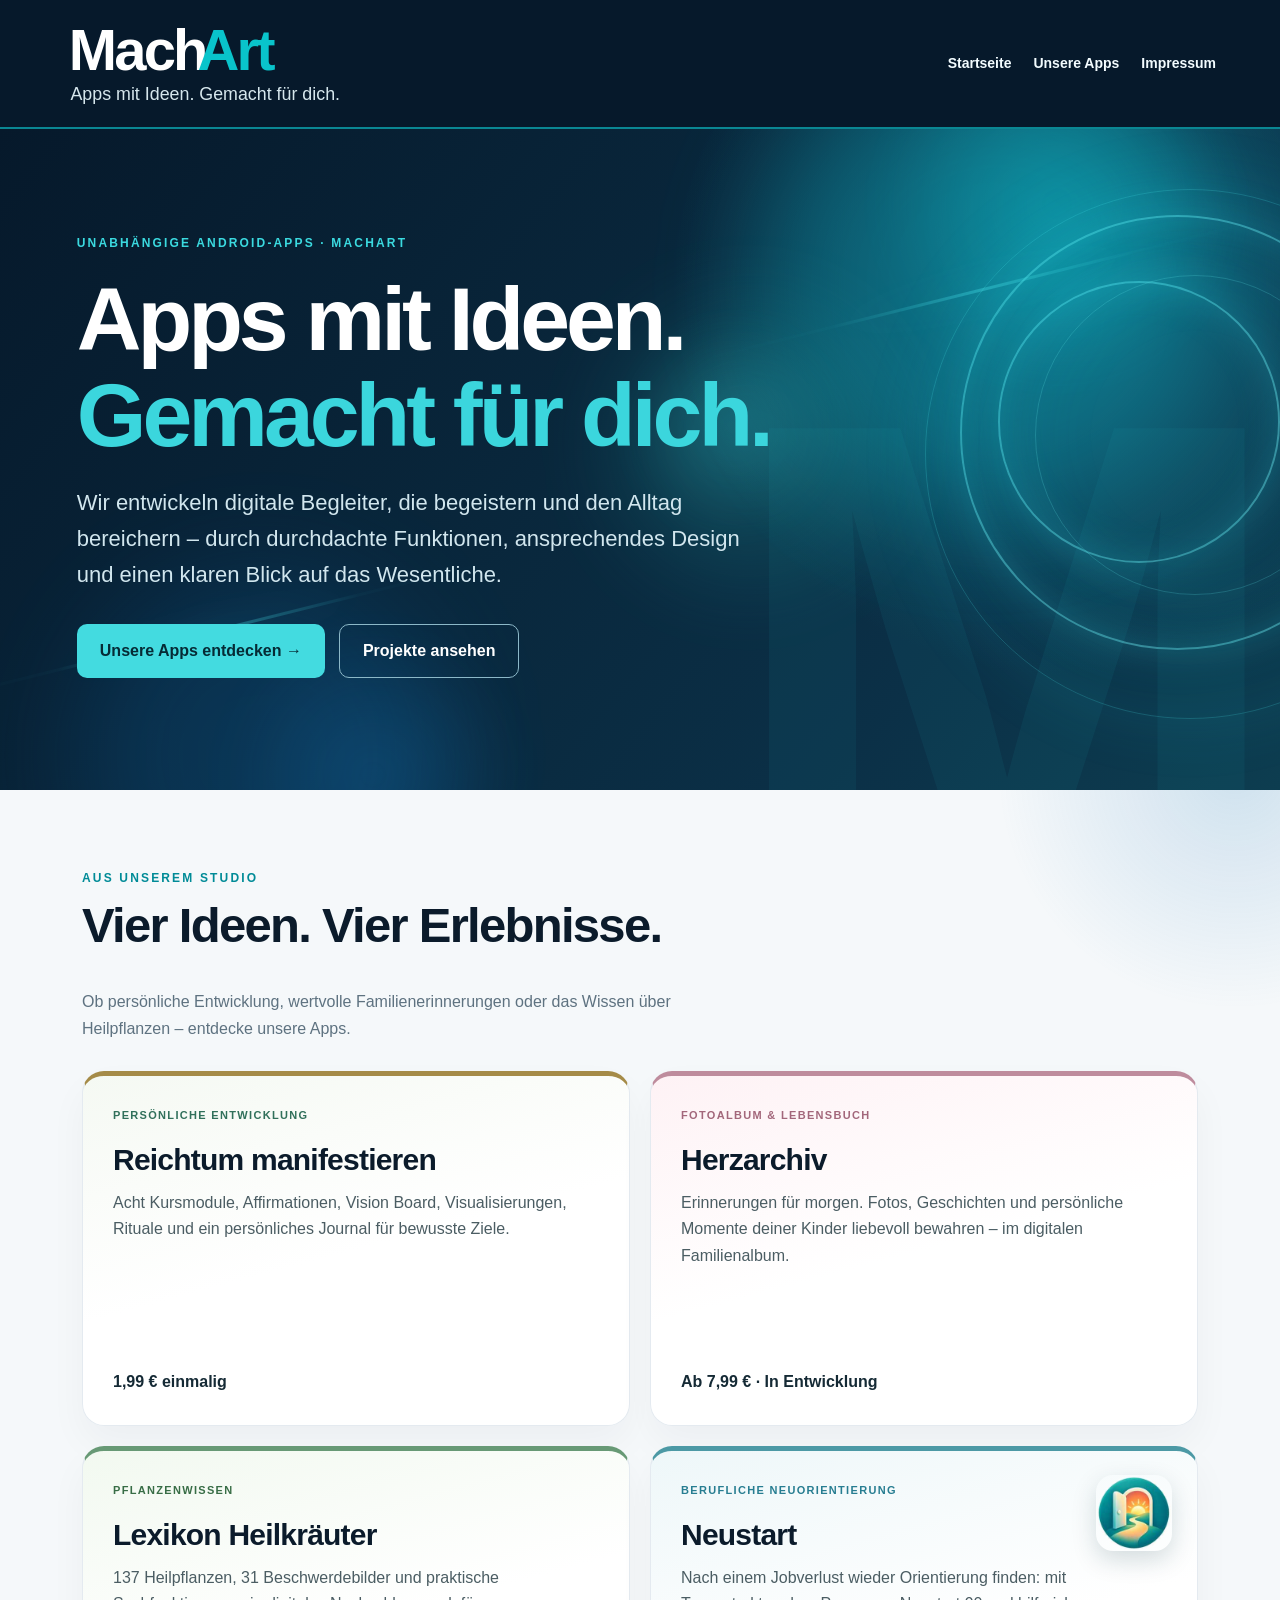
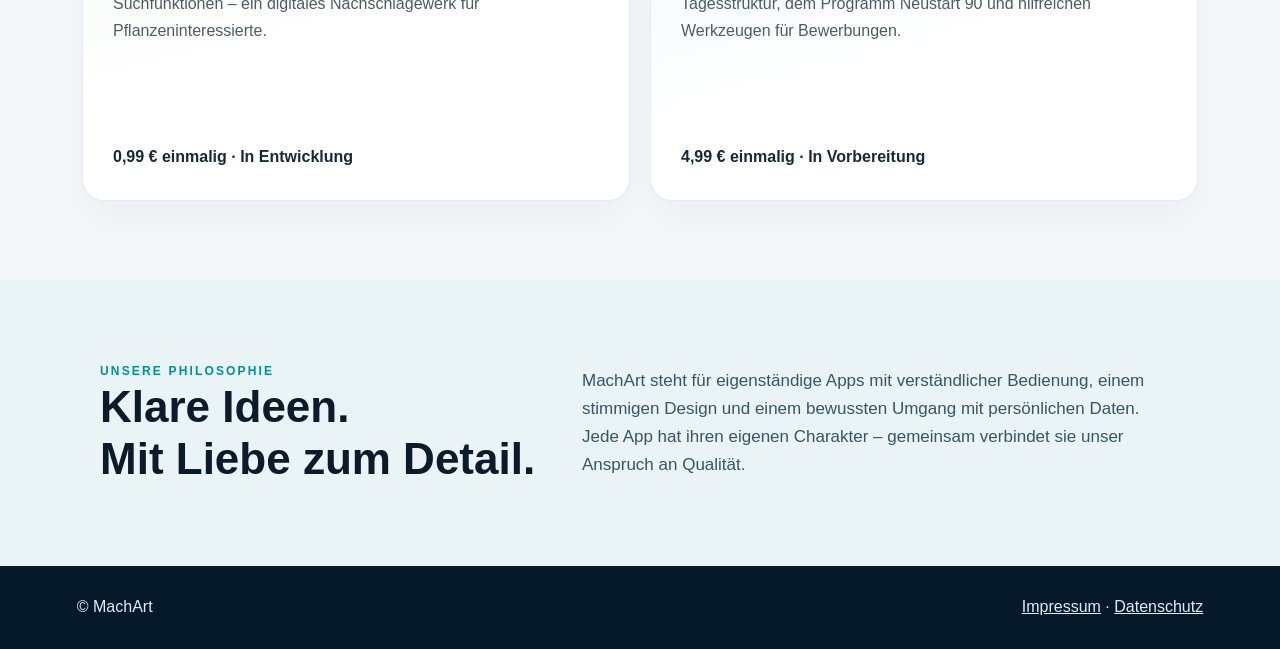
==== commit b389f78b: "Aktuelles Neustart Android App Icon auf MachArt anzeigen" ====
--- a/index.html
+++ b/index.html
@@ -12,7 +12,7 @@
 .hero{background:radial-gradient(circle at 83% 24%,#126177 0%,transparent 33%),linear-gradient(130deg,#06192b,#0b3047 75%,#0d3d50);padding:105px max(6%,24px) 112px;color:white;position:relative;overflow:hidden}.hero-inner{max-width:1160px;margin:auto;position:relative;z-index:1}.eyebrow{color:#3bdae0;letter-spacing:.18em;font-weight:800;font-size:12px;text-transform:uppercase}.hero h1{font-size:clamp(48px,7vw,92px);line-height:1.07;letter-spacing:-.045em;margin:18px 0 21px;font-weight:780}.hero h1 span{color:#3bd6dd}.hero p{font-size:clamp(18px,2.4vw,22px);color:#d1e6ee;max-width:670px;margin:0 0 30px}.hero:after{content:'M';position:absolute;right:-10px;bottom:-210px;font-weight:900;font-size:min(64vw,680px);line-height:1;color:#20b5c0;opacity:.07;pointer-events:none}
 .buttons{display:flex;flex-wrap:wrap;gap:14px}.btn{display:inline-flex;justify-content:center;align-items:center;border-radius:10px;padding:13px 23px;text-decoration:none;font-weight:800;transition:transform .15s}.btn:hover{transform:translateY(-2px)}.btn-primary{color:#062b35;background:#43dbe0}.btn-light{border:1px solid #8cb8c8;color:white}
 .section{max-width:1160px;margin:auto;padding:79px 22px}.intro-row{display:flex;justify-content:space-between;align-items:end;gap:28px;margin-bottom:29px;flex-wrap:wrap}.section h2{font-size:clamp(32px,4.2vw,49px);letter-spacing:-.035em;line-height:1.15;margin:8px 0}.section-lead{color:var(--muted);max-width:610px;margin:0}
-.apps{display:grid;grid-template-columns:repeat(2,minmax(0,1fr));gap:20px}.app{background:white;border:1px solid #e4eaf0;border-radius:22px;padding:30px;display:flex;flex-direction:column;min-height:355px;box-shadow:0 18px 38px #071e2b0a}.app .tag{font-size:11px;letter-spacing:.12em;font-weight:800;text-transform:uppercase}.app h3{font-size:clamp(24px,2.6vw,30px);line-height:1.2;letter-spacing:-.026em;margin:18px 0 12px}.app p{color:#4b5d63;margin:0 0 16px}.app .price{font-weight:800;margin-top:auto;padding-top:8px;margin-bottom:15px;color:#152a35}.apps>a.app{text-decoration:none;color:var(--ink);cursor:pointer}.apps>a.app:focus-visible{outline:3px solid #09c4cb;outline-offset:5px}.apps>a.app .price{margin-bottom:0}.app.green{border-top:5px solid #a58b48;background:linear-gradient(165deg,#f5f9f3,#fff 50%)}.app.green .tag{color:#31705b}.app.rose{border-top:5px solid #be8c9d;background:linear-gradient(165deg,#fef2f5,#fff 50%)}.app.rose .tag{color:#a3677b}.app.herbs{border-top:5px solid #679975;background:linear-gradient(165deg,#f2f9f0,#fff 50%)}.app.herbs .tag{color:#386d46}.app.restart{border-top:5px solid #4c99a5;background:linear-gradient(165deg,#eef7f9,#fff 55%)}.app.restart .tag{color:#277d91}
+.apps{display:grid;grid-template-columns:repeat(2,minmax(0,1fr));gap:20px}.app{background:white;border:1px solid #e4eaf0;border-radius:22px;padding:30px;display:flex;flex-direction:column;min-height:355px;box-shadow:0 18px 38px #071e2b0a}.app .tag{font-size:11px;letter-spacing:.12em;font-weight:800;text-transform:uppercase}.app h3{font-size:clamp(24px,2.6vw,30px);line-height:1.2;letter-spacing:-.026em;margin:18px 0 12px}.app p{color:#4b5d63;margin:0 0 16px}.app .price{font-weight:800;margin-top:auto;padding-top:8px;margin-bottom:15px;color:#152a35}.apps>a.app{text-decoration:none;color:var(--ink);cursor:pointer}.apps>a.app:focus-visible{outline:3px solid #09c4cb;outline-offset:5px}.apps>a.app .price{margin-bottom:0}.app.green{border-top:5px solid #a58b48;background:linear-gradient(165deg,#f5f9f3,#fff 50%)}.app.green .tag{color:#31705b}.app.rose{border-top:5px solid #be8c9d;background:linear-gradient(165deg,#fef2f5,#fff 50%)}.app.rose .tag{color:#a3677b}.app.herbs{border-top:5px solid #679975;background:linear-gradient(165deg,#f2f9f0,#fff 50%)}.app.herbs .tag{color:#386d46}.app.restart{border-top:5px solid #4c99a5;background:linear-gradient(165deg,#eef7f9,#fff 55%)}.app.restart .tag{color:#277d91}.app.restart .app-mini-icon{position:absolute;top:24px;right:25px;width:76px;height:76px;object-fit:contain;border-radius:17px;box-shadow:0 9px 25px #0a35402b;pointer-events:none}.app.restart h3{max-width:calc(100% - 90px)}
 .mission{background:#eaf3f5;padding:70px 24px}.mission-inner{max-width:1080px;margin:auto;display:grid;grid-template-columns:.85fr 1.15fr;gap:40px;align-items:center}.mission h2{font-size:clamp(30px,4vw,44px);line-height:1.17;margin:0}.mission p{font-size:17px;color:#385565}
 footer{background:var(--navy);color:#e0edf5;padding:28px 6%;display:flex;justify-content:space-between;flex-wrap:wrap;gap:20px}footer a{color:inherit}
 @media(max-width:850px){.apps{grid-template-columns:1fr}.app{min-height:0}.mission-inner{grid-template-columns:1fr;gap:10px}.hero{padding-top:74px;padding-bottom:83px}}
@@ -69,7 +69,7 @@
 <a class="app green" href="reichtum-manifestieren.html"><div class="tag">Persönliche Entwicklung</div><h3>Reichtum manifestieren</h3><p>Acht Kursmodule, Affirmationen, Vision Board, Visualisierungen, Rituale und ein persönliches Journal für bewusste Ziele.</p><div class="price">1,99 € einmalig</div></a>
 <a class="app rose" href="herzarchiv.html"><div class="tag">Fotoalbum & Lebensbuch</div><h3>Herzarchiv</h3><p>Erinnerungen für morgen. Fotos, Geschichten und persönliche Momente deiner Kinder liebevoll bewahren – im digitalen Familienalbum.</p><div class="price">Ab 7,99 € · In Entwicklung</div></a>
 <a class="app herbs" href="heilkraeuter.html"><div class="tag">Pflanzenwissen</div><h3>Lexikon Heilkräuter</h3><p>137 Heilpflanzen, 31 Beschwerdebilder und praktische Suchfunktionen – ein digitales Nachschlagewerk für Pflanzeninteressierte.</p><div class="price">0,99 € einmalig · In Entwicklung</div></a>
-<a class="app restart" href="neustart.html"><div class="tag">Berufliche Neuorientierung</div><h3>Neustart</h3><p>Nach einem Jobverlust wieder Orientierung finden: mit Tagesstruktur, dem Programm Neustart 90 und hilfreichen Werkzeugen für Bewerbungen.</p><div class="price">4,99 € einmalig · In Vorbereitung</div></a>
+<a class="app restart" href="neustart.html"><div class="tag">Berufliche Neuorientierung</div><img class="app-mini-icon" src="assets/neustart-launcher-icon.png?v=2" alt="" width="76" height="76" loading="lazy"><h3>Neustart</h3><p>Nach einem Jobverlust wieder Orientierung finden: mit Tagesstruktur, dem Programm Neustart 90 und hilfreichen Werkzeugen für Bewerbungen.</p><div class="price">4,99 € einmalig · In Vorbereitung</div></a>
 </div></section>
 <section class="mission"><div class="mission-inner"><div><div class="eyebrow" style="color:#008e99">Unsere Philosophie</div><h2>Klare Ideen.<br>Mit Liebe zum Detail.</h2></div><p>MachArt steht für eigenständige Apps mit verständlicher Bedienung, einem stimmigen Design und einem bewussten Umgang mit persönlichen Daten. Jede App hat ihren eigenen Charakter – gemeinsam verbindet sie unser Anspruch an Qualität.</p></div></section>
 </main>
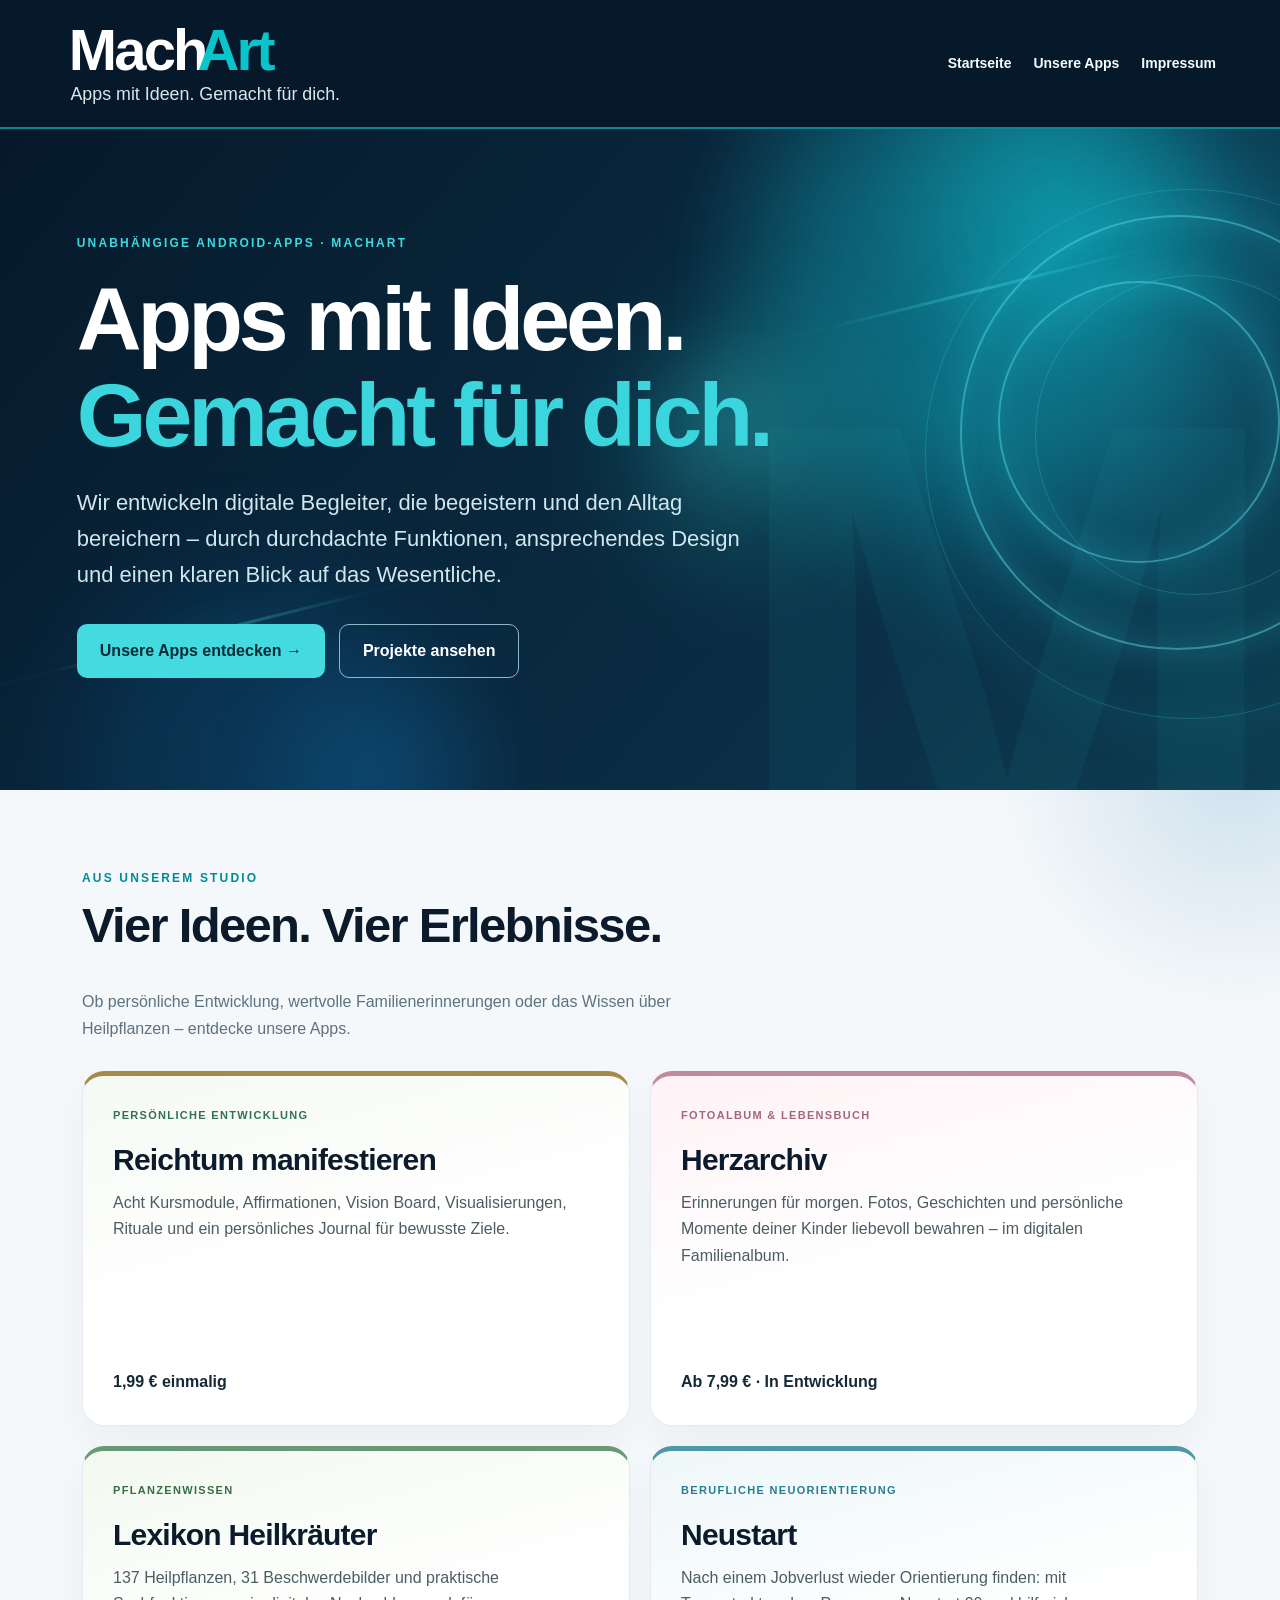
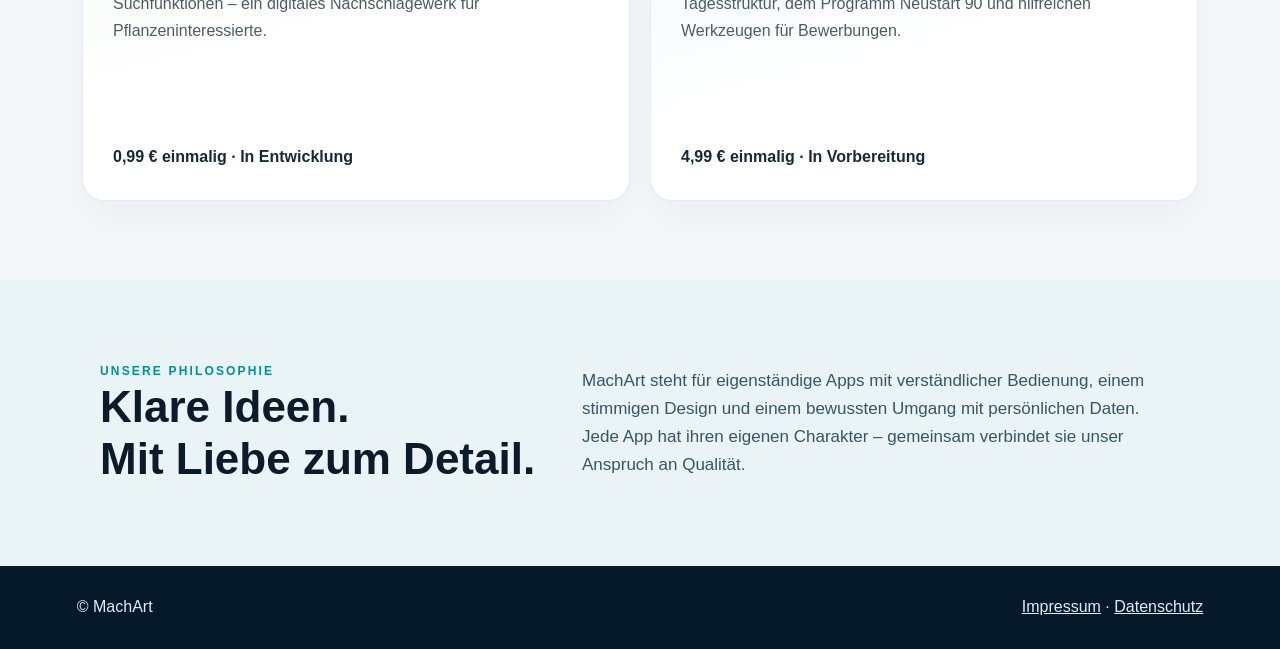
==== commit de4ac444: "Reduce mobile decorative glows and remove Neustart card icon" ====
--- a/index.html
+++ b/index.html
@@ -12,7 +12,7 @@
 .hero{background:radial-gradient(circle at 83% 24%,#126177 0%,transparent 33%),linear-gradient(130deg,#06192b,#0b3047 75%,#0d3d50);padding:105px max(6%,24px) 112px;color:white;position:relative;overflow:hidden}.hero-inner{max-width:1160px;margin:auto;position:relative;z-index:1}.eyebrow{color:#3bdae0;letter-spacing:.18em;font-weight:800;font-size:12px;text-transform:uppercase}.hero h1{font-size:clamp(48px,7vw,92px);line-height:1.07;letter-spacing:-.045em;margin:18px 0 21px;font-weight:780}.hero h1 span{color:#3bd6dd}.hero p{font-size:clamp(18px,2.4vw,22px);color:#d1e6ee;max-width:670px;margin:0 0 30px}.hero:after{content:'M';position:absolute;right:-10px;bottom:-210px;font-weight:900;font-size:min(64vw,680px);line-height:1;color:#20b5c0;opacity:.07;pointer-events:none}
 .buttons{display:flex;flex-wrap:wrap;gap:14px}.btn{display:inline-flex;justify-content:center;align-items:center;border-radius:10px;padding:13px 23px;text-decoration:none;font-weight:800;transition:transform .15s}.btn:hover{transform:translateY(-2px)}.btn-primary{color:#062b35;background:#43dbe0}.btn-light{border:1px solid #8cb8c8;color:white}
 .section{max-width:1160px;margin:auto;padding:79px 22px}.intro-row{display:flex;justify-content:space-between;align-items:end;gap:28px;margin-bottom:29px;flex-wrap:wrap}.section h2{font-size:clamp(32px,4.2vw,49px);letter-spacing:-.035em;line-height:1.15;margin:8px 0}.section-lead{color:var(--muted);max-width:610px;margin:0}
-.apps{display:grid;grid-template-columns:repeat(2,minmax(0,1fr));gap:20px}.app{background:white;border:1px solid #e4eaf0;border-radius:22px;padding:30px;display:flex;flex-direction:column;min-height:355px;box-shadow:0 18px 38px #071e2b0a}.app .tag{font-size:11px;letter-spacing:.12em;font-weight:800;text-transform:uppercase}.app h3{font-size:clamp(24px,2.6vw,30px);line-height:1.2;letter-spacing:-.026em;margin:18px 0 12px}.app p{color:#4b5d63;margin:0 0 16px}.app .price{font-weight:800;margin-top:auto;padding-top:8px;margin-bottom:15px;color:#152a35}.apps>a.app{text-decoration:none;color:var(--ink);cursor:pointer}.apps>a.app:focus-visible{outline:3px solid #09c4cb;outline-offset:5px}.apps>a.app .price{margin-bottom:0}.app.green{border-top:5px solid #a58b48;background:linear-gradient(165deg,#f5f9f3,#fff 50%)}.app.green .tag{color:#31705b}.app.rose{border-top:5px solid #be8c9d;background:linear-gradient(165deg,#fef2f5,#fff 50%)}.app.rose .tag{color:#a3677b}.app.herbs{border-top:5px solid #679975;background:linear-gradient(165deg,#f2f9f0,#fff 50%)}.app.herbs .tag{color:#386d46}.app.restart{border-top:5px solid #4c99a5;background:linear-gradient(165deg,#eef7f9,#fff 55%)}.app.restart .tag{color:#277d91}.app.restart .app-mini-icon{position:absolute;top:24px;right:25px;width:76px;height:76px;object-fit:contain;border-radius:17px;box-shadow:0 9px 25px #0a35402b;pointer-events:none}.app.restart h3{max-width:calc(100% - 90px)}
+.apps{display:grid;grid-template-columns:repeat(2,minmax(0,1fr));gap:20px}.app{background:white;border:1px solid #e4eaf0;border-radius:22px;padding:30px;display:flex;flex-direction:column;min-height:355px;box-shadow:0 18px 38px #071e2b0a}.app .tag{font-size:11px;letter-spacing:.12em;font-weight:800;text-transform:uppercase}.app h3{font-size:clamp(24px,2.6vw,30px);line-height:1.2;letter-spacing:-.026em;margin:18px 0 12px}.app p{color:#4b5d63;margin:0 0 16px}.app .price{font-weight:800;margin-top:auto;padding-top:8px;margin-bottom:15px;color:#152a35}.apps>a.app{text-decoration:none;color:var(--ink);cursor:pointer}.apps>a.app:focus-visible{outline:3px solid #09c4cb;outline-offset:5px}.apps>a.app .price{margin-bottom:0}.app.green{border-top:5px solid #a58b48;background:linear-gradient(165deg,#f5f9f3,#fff 50%)}.app.green .tag{color:#31705b}.app.rose{border-top:5px solid #be8c9d;background:linear-gradient(165deg,#fef2f5,#fff 50%)}.app.rose .tag{color:#a3677b}.app.herbs{border-top:5px solid #679975;background:linear-gradient(165deg,#f2f9f0,#fff 50%)}.app.herbs .tag{color:#386d46}.app.restart{border-top:5px solid #4c99a5;background:linear-gradient(165deg,#eef7f9,#fff 55%)}.app.restart .tag{color:#277d91}.app.restart .app-mini-icon{position:absolute;top:24px;right:25px;width:76px;height:76px;object-fit:contain;border-radius:17px;box-shadow:0 9px 25px #0a35402b;pointer-events:none}.app.restart h3{max-width:none}
 .mission{background:#eaf3f5;padding:70px 24px}.mission-inner{max-width:1080px;margin:auto;display:grid;grid-template-columns:.85fr 1.15fr;gap:40px;align-items:center}.mission h2{font-size:clamp(30px,4vw,44px);line-height:1.17;margin:0}.mission p{font-size:17px;color:#385565}
 footer{background:var(--navy);color:#e0edf5;padding:28px 6%;display:flex;justify-content:space-between;flex-wrap:wrap;gap:20px}footer a{color:inherit}
 @media(max-width:850px){.apps{grid-template-columns:1fr}.app{min-height:0}.mission-inner{grid-template-columns:1fr;gap:10px}.hero{padding-top:74px;padding-bottom:83px}}
@@ -60,7 +60,7 @@
 @keyframes studio-pulse{0%,100%{transform:scale(.97);opacity:.27}50%{transform:scale(1.07);opacity:.95}}
 @media(max-width:700px){.hero-lights .light-ring{right:-320px}}
 @media(prefers-reduced-motion:reduce){.hero-lights .light-ring{animation:none!important}}
-</style><link rel="stylesheet" href="assets/kaiser-studio-effects.css"><link rel="stylesheet" href="assets/machart-interactions.css"></head>
+@media(max-width:650px){.hero-lights .glow-1{width:282px;height:282px}.hero-lights .glow-2{width:222px;height:222px}.hero-lights .glow-3{width:162px;height:162px}}</style><link rel="stylesheet" href="assets/kaiser-studio-effects.css"><link rel="stylesheet" href="assets/machart-interactions.css"></head>
 <body>
 <header><a class="studio-brand" href="index.html" aria-label="MachArt – Startseite"><img src="assets/machart-wortmarke.svg?v=2" alt="MachArt" width="308" height="75"></a><nav aria-label="Hauptnavigation"><a href="index.html">Startseite</a><a href="apps.html">Unsere Apps</a><a href="impressum.html">Impressum</a></nav></header>
 <main><div class="hero"><div class="hero-lights" aria-hidden="true"><span class="glow glow-1"></span><span class="glow glow-2"></span><span class="glow glow-3"></span><span class="beam beam-1"></span><span class="beam beam-2"></span><span class="particle particle-1"></span><span class="particle particle-2"></span><span class="particle particle-3"></span><span class="particle particle-4"></span><span class="particle particle-5"></span><span class="particle particle-6"></span><span class="particle particle-7"></span><span class="particle particle-8"></span><span class="particle particle-9"></span><span class="particle particle-10"></span><span class="light-ring ring-1"></span><span class="light-ring ring-2"></span></div><div class="hero-inner"><div class="eyebrow">Unabhängige Android-Apps · MachArt</div><h1>Apps mit Ideen.<br><span>Gemacht für dich.</span></h1><p>Wir entwickeln digitale Begleiter, die begeistern und den Alltag bereichern – durch durchdachte Funktionen, ansprechendes Design und einen klaren Blick auf das Wesentliche.</p><div class="buttons"><a class="btn btn-primary" href="apps.html">Unsere Apps entdecken →</a><a class="btn btn-light" href="#projekte">Projekte ansehen</a></div></div></div>
@@ -69,7 +69,7 @@
 <a class="app green" href="reichtum-manifestieren.html"><div class="tag">Persönliche Entwicklung</div><h3>Reichtum manifestieren</h3><p>Acht Kursmodule, Affirmationen, Vision Board, Visualisierungen, Rituale und ein persönliches Journal für bewusste Ziele.</p><div class="price">1,99 € einmalig</div></a>
 <a class="app rose" href="herzarchiv.html"><div class="tag">Fotoalbum & Lebensbuch</div><h3>Herzarchiv</h3><p>Erinnerungen für morgen. Fotos, Geschichten und persönliche Momente deiner Kinder liebevoll bewahren – im digitalen Familienalbum.</p><div class="price">Ab 7,99 € · In Entwicklung</div></a>
 <a class="app herbs" href="heilkraeuter.html"><div class="tag">Pflanzenwissen</div><h3>Lexikon Heilkräuter</h3><p>137 Heilpflanzen, 31 Beschwerdebilder und praktische Suchfunktionen – ein digitales Nachschlagewerk für Pflanzeninteressierte.</p><div class="price">0,99 € einmalig · In Entwicklung</div></a>
-<a class="app restart" href="neustart.html"><div class="tag">Berufliche Neuorientierung</div><img class="app-mini-icon" src="assets/neustart-launcher-icon.png?v=2" alt="" width="76" height="76" loading="lazy"><h3>Neustart</h3><p>Nach einem Jobverlust wieder Orientierung finden: mit Tagesstruktur, dem Programm Neustart 90 und hilfreichen Werkzeugen für Bewerbungen.</p><div class="price">4,99 € einmalig · In Vorbereitung</div></a>
+<a class="app restart" href="neustart.html"><div class="tag">Berufliche Neuorientierung</div><h3>Neustart</h3><p>Nach einem Jobverlust wieder Orientierung finden: mit Tagesstruktur, dem Programm Neustart 90 und hilfreichen Werkzeugen für Bewerbungen.</p><div class="price">4,99 € einmalig · In Vorbereitung</div></a>
 </div></section>
 <section class="mission"><div class="mission-inner"><div><div class="eyebrow" style="color:#008e99">Unsere Philosophie</div><h2>Klare Ideen.<br>Mit Liebe zum Detail.</h2></div><p>MachArt steht für eigenständige Apps mit verständlicher Bedienung, einem stimmigen Design und einem bewussten Umgang mit persönlichen Daten. Jede App hat ihren eigenen Charakter – gemeinsam verbindet sie unser Anspruch an Qualität.</p></div></section>
 </main>
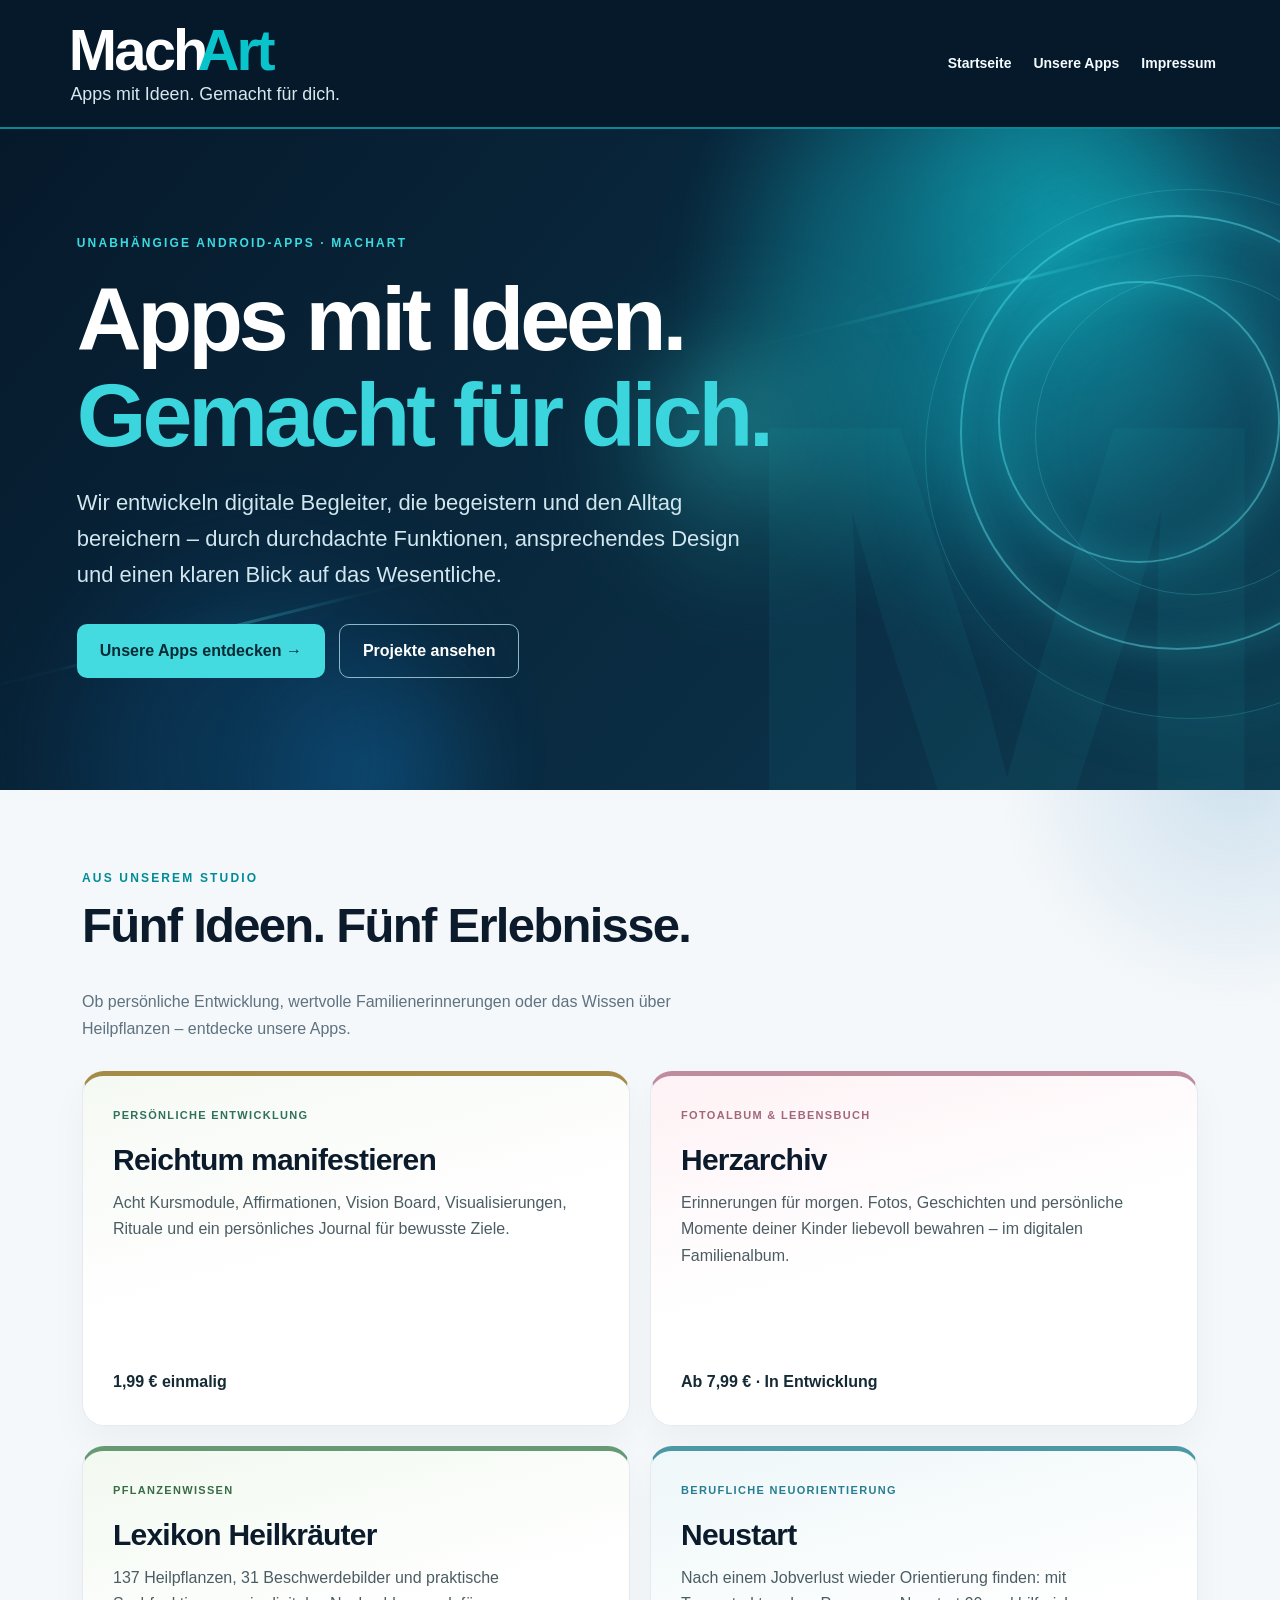
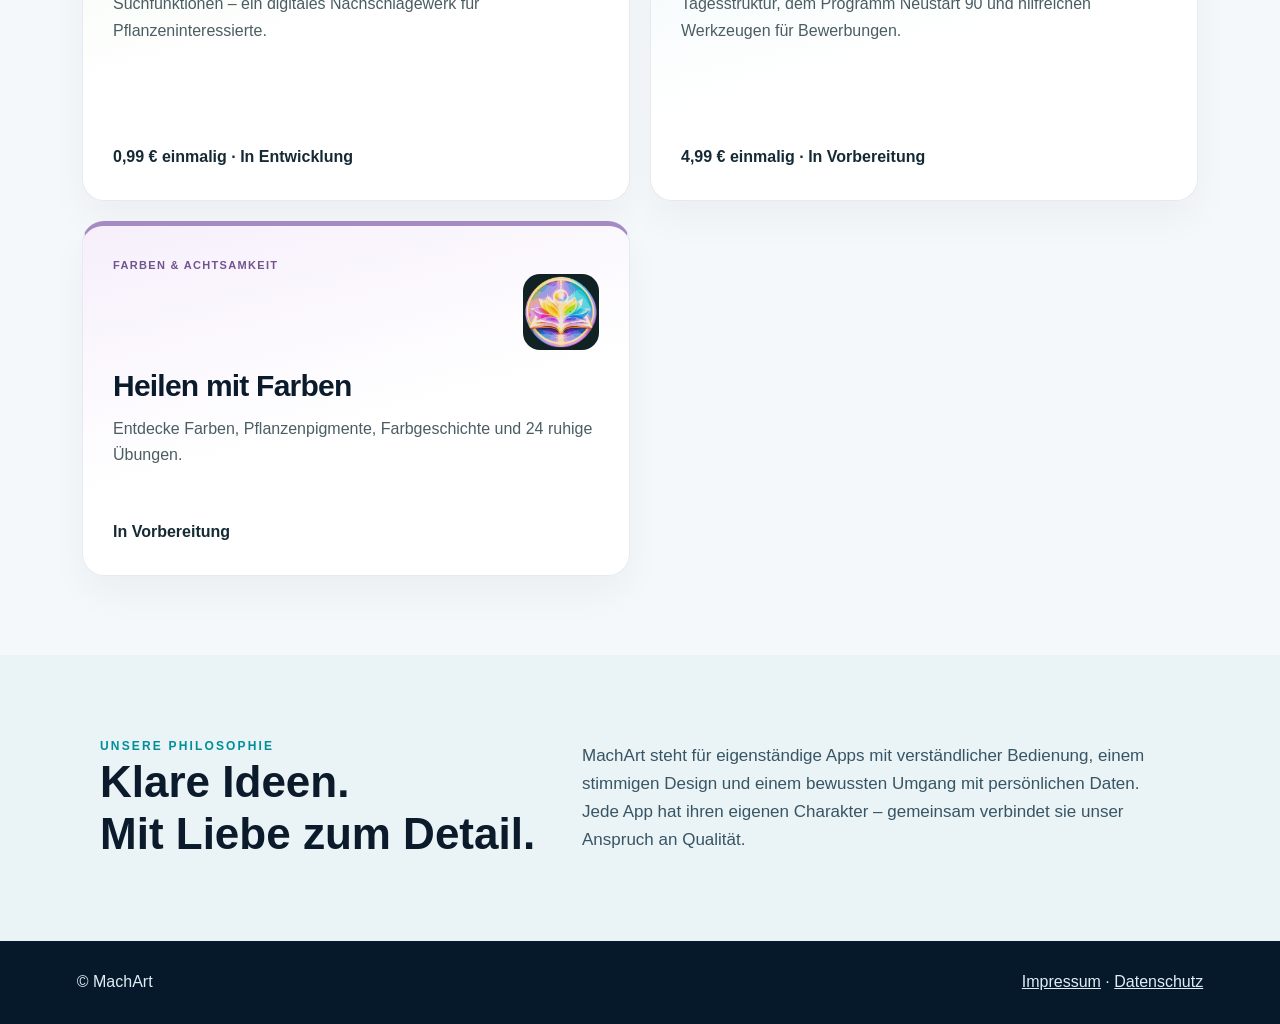
==== commit e04c044b: "Add Heilen mit Farben app presentation" ====
--- a/index.html
+++ b/index.html
@@ -1,7 +1,7 @@
 <!doctype html>
 <html lang="de">
 <head><meta charset="utf-8"><meta name="viewport" content="width=device-width, initial-scale=1">
-<meta name="description" content="MachArt entwickelt eigenständige Android-Apps: Reichtum manifestieren, Herzarchiv und Lexikon Heilkräuter. Apps mit Ideen. Gemacht für dich.">
+<meta name="description" content="MachArt entwickelt eigenständige Android-Apps: Reichtum manifestieren, Herzarchiv Lexikon Heilkräuter, Neustart und Heilen mit Farben. Apps mit Ideen. Gemacht für dich.">
 <title>MachArt – Apps mit Ideen. Gemacht für dich.</title>
 <style>
 :root{--navy:#06192b;--turquoise:#09c4cb;--ink:#0b1b2b;--muted:#5e7280}
@@ -60,17 +60,17 @@
 @keyframes studio-pulse{0%,100%{transform:scale(.97);opacity:.27}50%{transform:scale(1.07);opacity:.95}}
 @media(max-width:700px){.hero-lights .light-ring{right:-320px}}
 @media(prefers-reduced-motion:reduce){.hero-lights .light-ring{animation:none!important}}
-@media(max-width:650px){.hero-lights .glow-1{width:282px;height:282px}.hero-lights .glow-2{width:222px;height:222px}.hero-lights .glow-3{width:162px;height:162px}}</style><link rel="stylesheet" href="assets/kaiser-studio-effects.css"><link rel="stylesheet" href="assets/machart-interactions.css"></head>
+@media(max-width:650px){.hero-lights .glow-1{width:282px;height:282px}.hero-lights .glow-2{width:222px;height:222px}.hero-lights .glow-3{width:162px;height:162px}}.app.colors{border-top:5px solid #a58ac4;background:linear-gradient(165deg,#f6effb,#fff 55%)}.app.colors .tag{color:#73538f}</style><link rel="stylesheet" href="assets/kaiser-studio-effects.css"><link rel="stylesheet" href="assets/machart-interactions.css"></head>
 <body>
 <header><a class="studio-brand" href="index.html" aria-label="MachArt – Startseite"><img src="assets/machart-wortmarke.svg?v=2" alt="MachArt" width="308" height="75"></a><nav aria-label="Hauptnavigation"><a href="index.html">Startseite</a><a href="apps.html">Unsere Apps</a><a href="impressum.html">Impressum</a></nav></header>
 <main><div class="hero"><div class="hero-lights" aria-hidden="true"><span class="glow glow-1"></span><span class="glow glow-2"></span><span class="glow glow-3"></span><span class="beam beam-1"></span><span class="beam beam-2"></span><span class="particle particle-1"></span><span class="particle particle-2"></span><span class="particle particle-3"></span><span class="particle particle-4"></span><span class="particle particle-5"></span><span class="particle particle-6"></span><span class="particle particle-7"></span><span class="particle particle-8"></span><span class="particle particle-9"></span><span class="particle particle-10"></span><span class="light-ring ring-1"></span><span class="light-ring ring-2"></span></div><div class="hero-inner"><div class="eyebrow">Unabhängige Android-Apps · MachArt</div><h1>Apps mit Ideen.<br><span>Gemacht für dich.</span></h1><p>Wir entwickeln digitale Begleiter, die begeistern und den Alltag bereichern – durch durchdachte Funktionen, ansprechendes Design und einen klaren Blick auf das Wesentliche.</p><div class="buttons"><a class="btn btn-primary" href="apps.html">Unsere Apps entdecken →</a><a class="btn btn-light" href="#projekte">Projekte ansehen</a></div></div></div>
-<section id="projekte" class="section"><div class="intro-row"><div><div class="eyebrow" style="color:#008b97">Aus unserem Studio</div><h2>Vier Ideen. Vier Erlebnisse.</h2></div><p class="section-lead">Ob persönliche Entwicklung, wertvolle Familienerinnerungen oder das Wissen über Heilpflanzen – entdecke unsere Apps.</p></div>
+<section id="projekte" class="section"><div class="intro-row"><div><div class="eyebrow" style="color:#008b97">Aus unserem Studio</div><h2>Fünf Ideen. Fünf Erlebnisse.</h2></div><p class="section-lead">Ob persönliche Entwicklung, wertvolle Familienerinnerungen oder das Wissen über Heilpflanzen – entdecke unsere Apps.</p></div>
 <div class="apps">
 <a class="app green" href="reichtum-manifestieren.html"><div class="tag">Persönliche Entwicklung</div><h3>Reichtum manifestieren</h3><p>Acht Kursmodule, Affirmationen, Vision Board, Visualisierungen, Rituale und ein persönliches Journal für bewusste Ziele.</p><div class="price">1,99 € einmalig</div></a>
 <a class="app rose" href="herzarchiv.html"><div class="tag">Fotoalbum & Lebensbuch</div><h3>Herzarchiv</h3><p>Erinnerungen für morgen. Fotos, Geschichten und persönliche Momente deiner Kinder liebevoll bewahren – im digitalen Familienalbum.</p><div class="price">Ab 7,99 € · In Entwicklung</div></a>
 <a class="app herbs" href="heilkraeuter.html"><div class="tag">Pflanzenwissen</div><h3>Lexikon Heilkräuter</h3><p>137 Heilpflanzen, 31 Beschwerdebilder und praktische Suchfunktionen – ein digitales Nachschlagewerk für Pflanzeninteressierte.</p><div class="price">0,99 € einmalig · In Entwicklung</div></a>
 <a class="app restart" href="neustart.html"><div class="tag">Berufliche Neuorientierung</div><h3>Neustart</h3><p>Nach einem Jobverlust wieder Orientierung finden: mit Tagesstruktur, dem Programm Neustart 90 und hilfreichen Werkzeugen für Bewerbungen.</p><div class="price">4,99 € einmalig · In Vorbereitung</div></a>
-</div></section>
+<a class="app colors" href="heilen-mit-farben.html"><div class="tag">Farben &amp; Achtsamkeit</div><img src="assets/farben-icon.png" alt="" width="76" height="76" style="border-radius:17px;align-self:flex-end"><h3>Heilen mit Farben</h3><p>Entdecke Farben, Pflanzenpigmente, Farbgeschichte und 24 ruhige Übungen.</p><div class="price">In Vorbereitung</div></a></div></section>
 <section class="mission"><div class="mission-inner"><div><div class="eyebrow" style="color:#008e99">Unsere Philosophie</div><h2>Klare Ideen.<br>Mit Liebe zum Detail.</h2></div><p>MachArt steht für eigenständige Apps mit verständlicher Bedienung, einem stimmigen Design und einem bewussten Umgang mit persönlichen Daten. Jede App hat ihren eigenen Charakter – gemeinsam verbindet sie unser Anspruch an Qualität.</p></div></section>
 </main>
 <footer><span>© MachArt</span><span><a href="impressum.html">Impressum</a> · <a href="datenschutz.html">Datenschutz</a></span></footer>
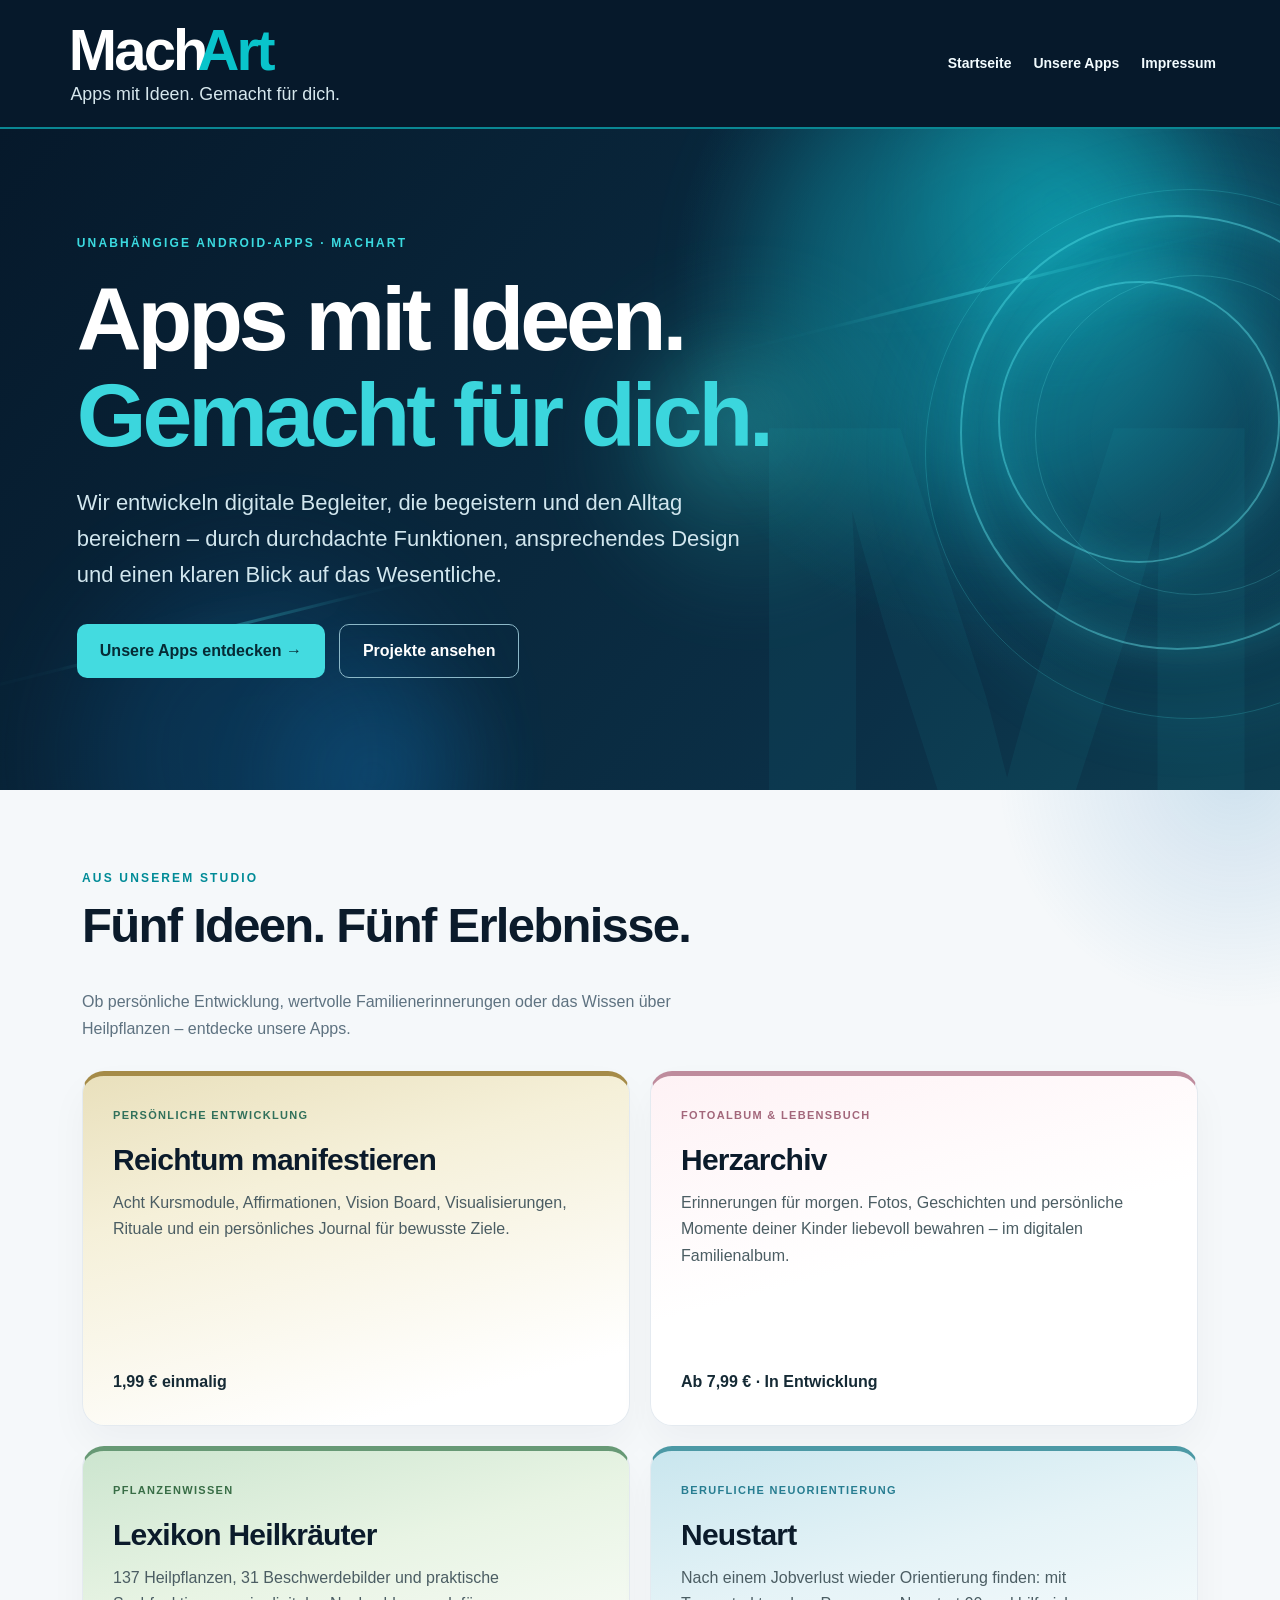
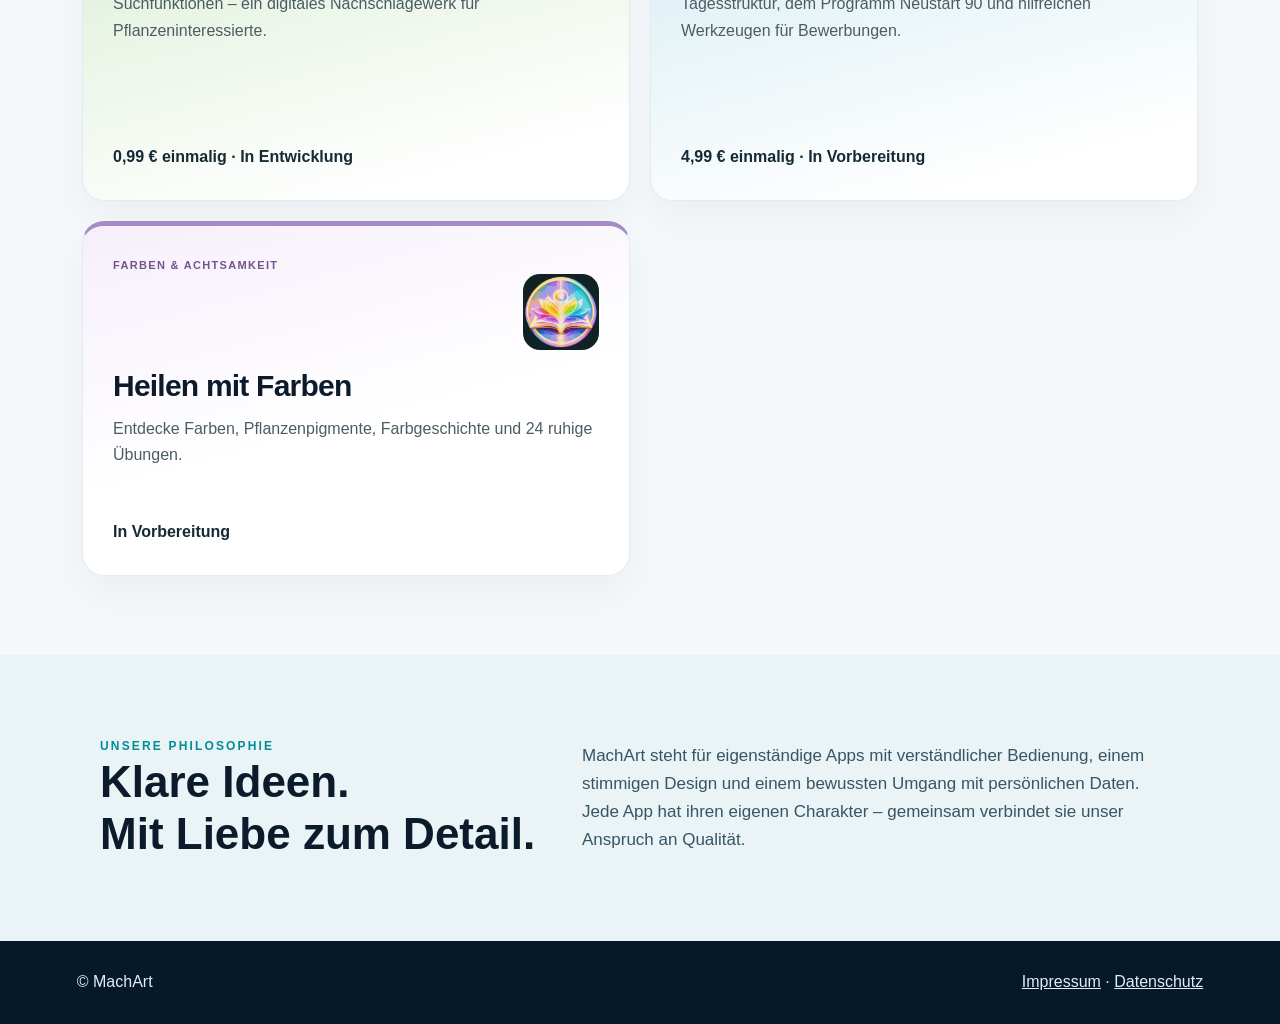
==== commit 7d9ddde3: "Enhance individual app card color gradients" ====
--- a/index.html
+++ b/index.html
@@ -12,7 +12,7 @@
 .hero{background:radial-gradient(circle at 83% 24%,#126177 0%,transparent 33%),linear-gradient(130deg,#06192b,#0b3047 75%,#0d3d50);padding:105px max(6%,24px) 112px;color:white;position:relative;overflow:hidden}.hero-inner{max-width:1160px;margin:auto;position:relative;z-index:1}.eyebrow{color:#3bdae0;letter-spacing:.18em;font-weight:800;font-size:12px;text-transform:uppercase}.hero h1{font-size:clamp(48px,7vw,92px);line-height:1.07;letter-spacing:-.045em;margin:18px 0 21px;font-weight:780}.hero h1 span{color:#3bd6dd}.hero p{font-size:clamp(18px,2.4vw,22px);color:#d1e6ee;max-width:670px;margin:0 0 30px}.hero:after{content:'M';position:absolute;right:-10px;bottom:-210px;font-weight:900;font-size:min(64vw,680px);line-height:1;color:#20b5c0;opacity:.07;pointer-events:none}
 .buttons{display:flex;flex-wrap:wrap;gap:14px}.btn{display:inline-flex;justify-content:center;align-items:center;border-radius:10px;padding:13px 23px;text-decoration:none;font-weight:800;transition:transform .15s}.btn:hover{transform:translateY(-2px)}.btn-primary{color:#062b35;background:#43dbe0}.btn-light{border:1px solid #8cb8c8;color:white}
 .section{max-width:1160px;margin:auto;padding:79px 22px}.intro-row{display:flex;justify-content:space-between;align-items:end;gap:28px;margin-bottom:29px;flex-wrap:wrap}.section h2{font-size:clamp(32px,4.2vw,49px);letter-spacing:-.035em;line-height:1.15;margin:8px 0}.section-lead{color:var(--muted);max-width:610px;margin:0}
-.apps{display:grid;grid-template-columns:repeat(2,minmax(0,1fr));gap:20px}.app{background:white;border:1px solid #e4eaf0;border-radius:22px;padding:30px;display:flex;flex-direction:column;min-height:355px;box-shadow:0 18px 38px #071e2b0a}.app .tag{font-size:11px;letter-spacing:.12em;font-weight:800;text-transform:uppercase}.app h3{font-size:clamp(24px,2.6vw,30px);line-height:1.2;letter-spacing:-.026em;margin:18px 0 12px}.app p{color:#4b5d63;margin:0 0 16px}.app .price{font-weight:800;margin-top:auto;padding-top:8px;margin-bottom:15px;color:#152a35}.apps>a.app{text-decoration:none;color:var(--ink);cursor:pointer}.apps>a.app:focus-visible{outline:3px solid #09c4cb;outline-offset:5px}.apps>a.app .price{margin-bottom:0}.app.green{border-top:5px solid #a58b48;background:linear-gradient(165deg,#f5f9f3,#fff 50%)}.app.green .tag{color:#31705b}.app.rose{border-top:5px solid #be8c9d;background:linear-gradient(165deg,#fef2f5,#fff 50%)}.app.rose .tag{color:#a3677b}.app.herbs{border-top:5px solid #679975;background:linear-gradient(165deg,#f2f9f0,#fff 50%)}.app.herbs .tag{color:#386d46}.app.restart{border-top:5px solid #4c99a5;background:linear-gradient(165deg,#eef7f9,#fff 55%)}.app.restart .tag{color:#277d91}.app.restart .app-mini-icon{position:absolute;top:24px;right:25px;width:76px;height:76px;object-fit:contain;border-radius:17px;box-shadow:0 9px 25px #0a35402b;pointer-events:none}.app.restart h3{max-width:none}
+.apps{display:grid;grid-template-columns:repeat(2,minmax(0,1fr));gap:20px}.app{background:white;border:1px solid #e4eaf0;border-radius:22px;padding:30px;display:flex;flex-direction:column;min-height:355px;box-shadow:0 18px 38px #071e2b0a}.app .tag{font-size:11px;letter-spacing:.12em;font-weight:800;text-transform:uppercase}.app h3{font-size:clamp(24px,2.6vw,30px);line-height:1.2;letter-spacing:-.026em;margin:18px 0 12px}.app p{color:#4b5d63;margin:0 0 16px}.app .price{font-weight:800;margin-top:auto;padding-top:8px;margin-bottom:15px;color:#152a35}.apps>a.app{text-decoration:none;color:var(--ink);cursor:pointer}.apps>a.app:focus-visible{outline:3px solid #09c4cb;outline-offset:5px}.apps>a.app .price{margin-bottom:0}.app.green{border-top:5px solid #a58b48;background:linear-gradient(165deg,#e9e0bc 0%,#f5f0d9 32%,#fff 85%)}.app.green .tag{color:#31705b}.app.rose{border-top:5px solid #be8c9d;background:linear-gradient(165deg,#fef2f5,#fff 50%)}.app.rose .tag{color:#a3677b}.app.herbs{border-top:5px solid #679975;background:linear-gradient(165deg,#cce5cf 0%,#e8f4e4 35%,#fff 85%)}.app.herbs .tag{color:#386d46}.app.restart{border-top:5px solid #4c99a5;background:linear-gradient(165deg,#c9e6ee 0%,#e5f3f7 35%,#fff 85%)}.app.restart .tag{color:#277d91}.app.restart .app-mini-icon{position:absolute;top:24px;right:25px;width:76px;height:76px;object-fit:contain;border-radius:17px;box-shadow:0 9px 25px #0a35402b;pointer-events:none}.app.restart h3{max-width:none}
 .mission{background:#eaf3f5;padding:70px 24px}.mission-inner{max-width:1080px;margin:auto;display:grid;grid-template-columns:.85fr 1.15fr;gap:40px;align-items:center}.mission h2{font-size:clamp(30px,4vw,44px);line-height:1.17;margin:0}.mission p{font-size:17px;color:#385565}
 footer{background:var(--navy);color:#e0edf5;padding:28px 6%;display:flex;justify-content:space-between;flex-wrap:wrap;gap:20px}footer a{color:inherit}
 @media(max-width:850px){.apps{grid-template-columns:1fr}.app{min-height:0}.mission-inner{grid-template-columns:1fr;gap:10px}.hero{padding-top:74px;padding-bottom:83px}}
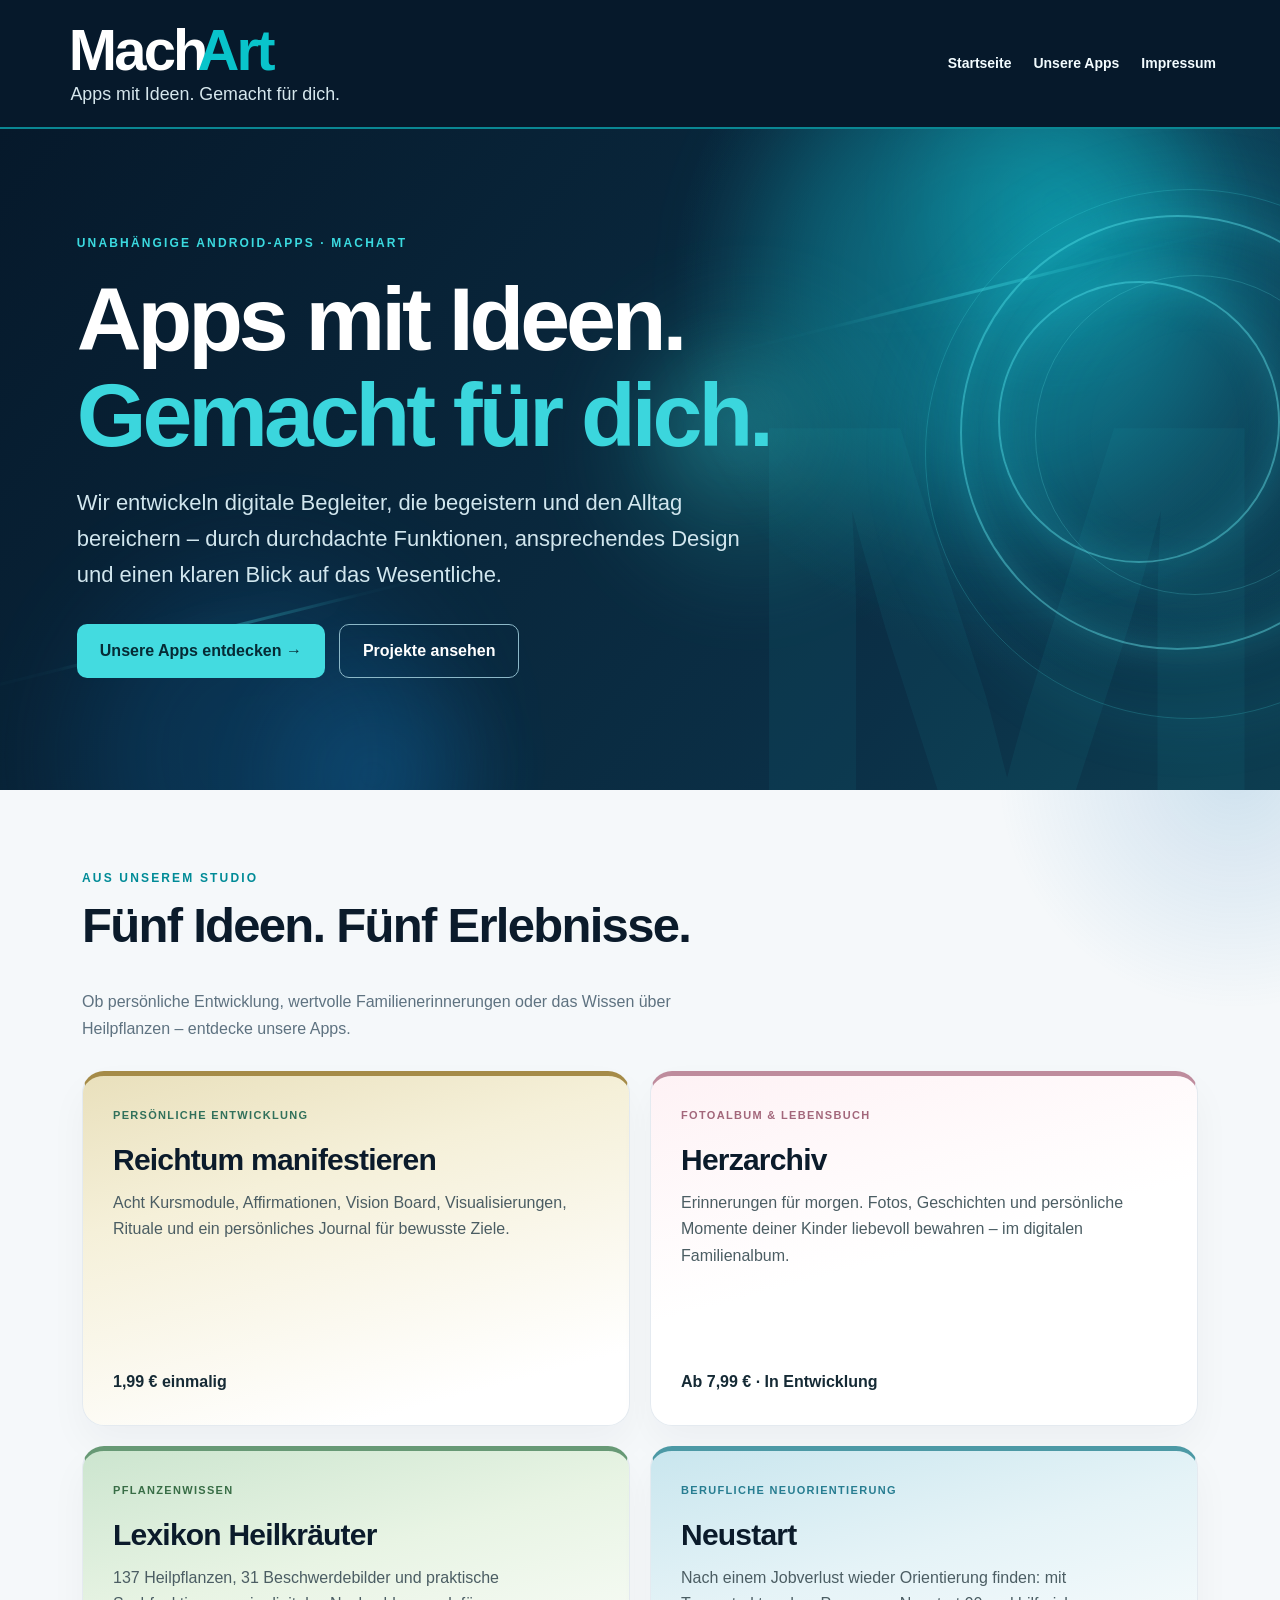
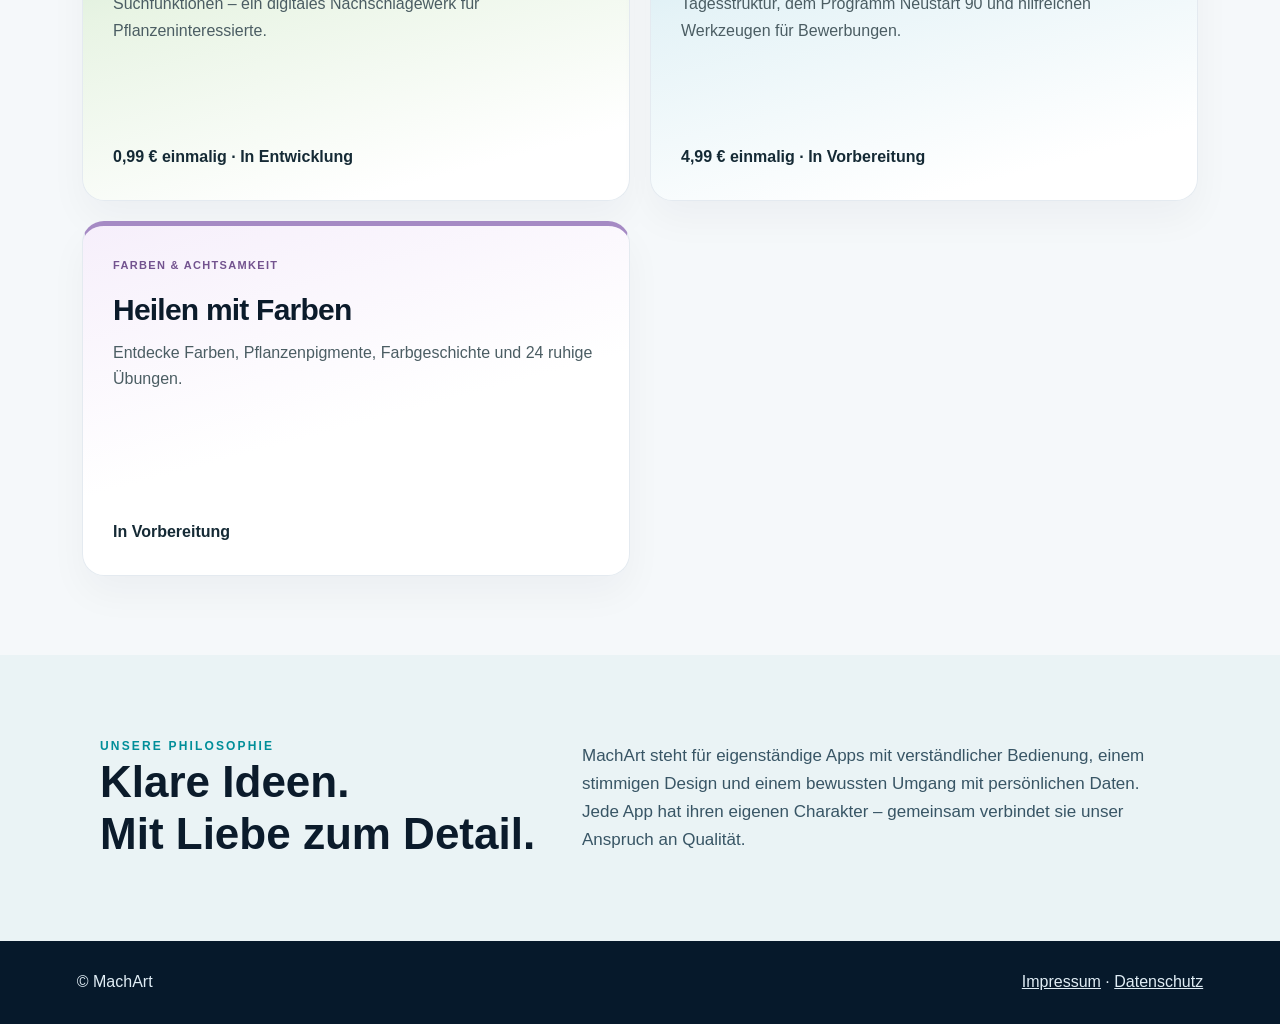
==== commit 8e0408cc: "Remove color app card icon and document future card style" ====
--- a/index.html
+++ b/index.html
@@ -70,7 +70,7 @@
 <a class="app rose" href="herzarchiv.html"><div class="tag">Fotoalbum & Lebensbuch</div><h3>Herzarchiv</h3><p>Erinnerungen für morgen. Fotos, Geschichten und persönliche Momente deiner Kinder liebevoll bewahren – im digitalen Familienalbum.</p><div class="price">Ab 7,99 € · In Entwicklung</div></a>
 <a class="app herbs" href="heilkraeuter.html"><div class="tag">Pflanzenwissen</div><h3>Lexikon Heilkräuter</h3><p>137 Heilpflanzen, 31 Beschwerdebilder und praktische Suchfunktionen – ein digitales Nachschlagewerk für Pflanzeninteressierte.</p><div class="price">0,99 € einmalig · In Entwicklung</div></a>
 <a class="app restart" href="neustart.html"><div class="tag">Berufliche Neuorientierung</div><h3>Neustart</h3><p>Nach einem Jobverlust wieder Orientierung finden: mit Tagesstruktur, dem Programm Neustart 90 und hilfreichen Werkzeugen für Bewerbungen.</p><div class="price">4,99 € einmalig · In Vorbereitung</div></a>
-<a class="app colors" href="heilen-mit-farben.html"><div class="tag">Farben &amp; Achtsamkeit</div><img src="assets/farben-icon.png" alt="" width="76" height="76" style="border-radius:17px;align-self:flex-end"><h3>Heilen mit Farben</h3><p>Entdecke Farben, Pflanzenpigmente, Farbgeschichte und 24 ruhige Übungen.</p><div class="price">In Vorbereitung</div></a></div></section>
+<a class="app colors" href="heilen-mit-farben.html"><div class="tag">Farben &amp; Achtsamkeit</div><h3>Heilen mit Farben</h3><p>Entdecke Farben, Pflanzenpigmente, Farbgeschichte und 24 ruhige Übungen.</p><div class="price">In Vorbereitung</div></a></div></section>
 <section class="mission"><div class="mission-inner"><div><div class="eyebrow" style="color:#008e99">Unsere Philosophie</div><h2>Klare Ideen.<br>Mit Liebe zum Detail.</h2></div><p>MachArt steht für eigenständige Apps mit verständlicher Bedienung, einem stimmigen Design und einem bewussten Umgang mit persönlichen Daten. Jede App hat ihren eigenen Charakter – gemeinsam verbindet sie unser Anspruch an Qualität.</p></div></section>
 </main>
 <footer><span>© MachArt</span><span><a href="impressum.html">Impressum</a> · <a href="datenschutz.html">Datenschutz</a></span></footer>
